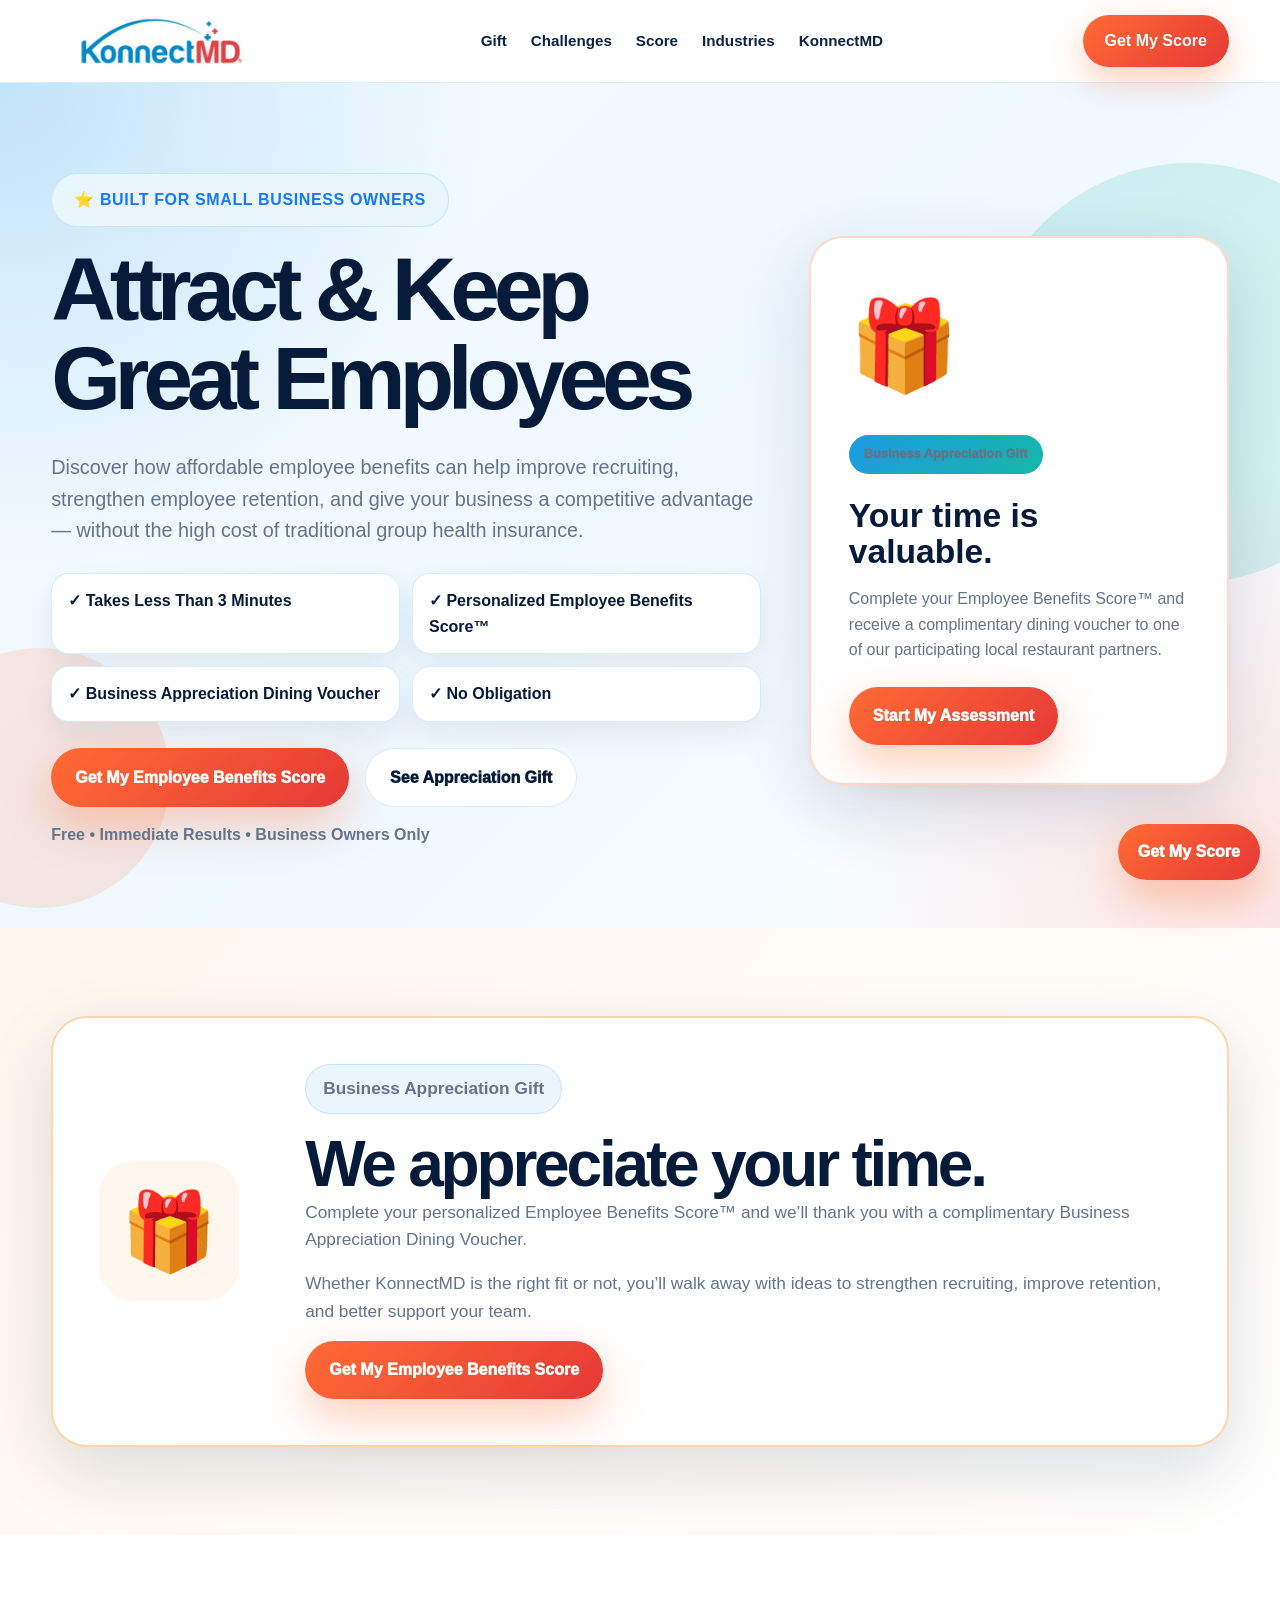
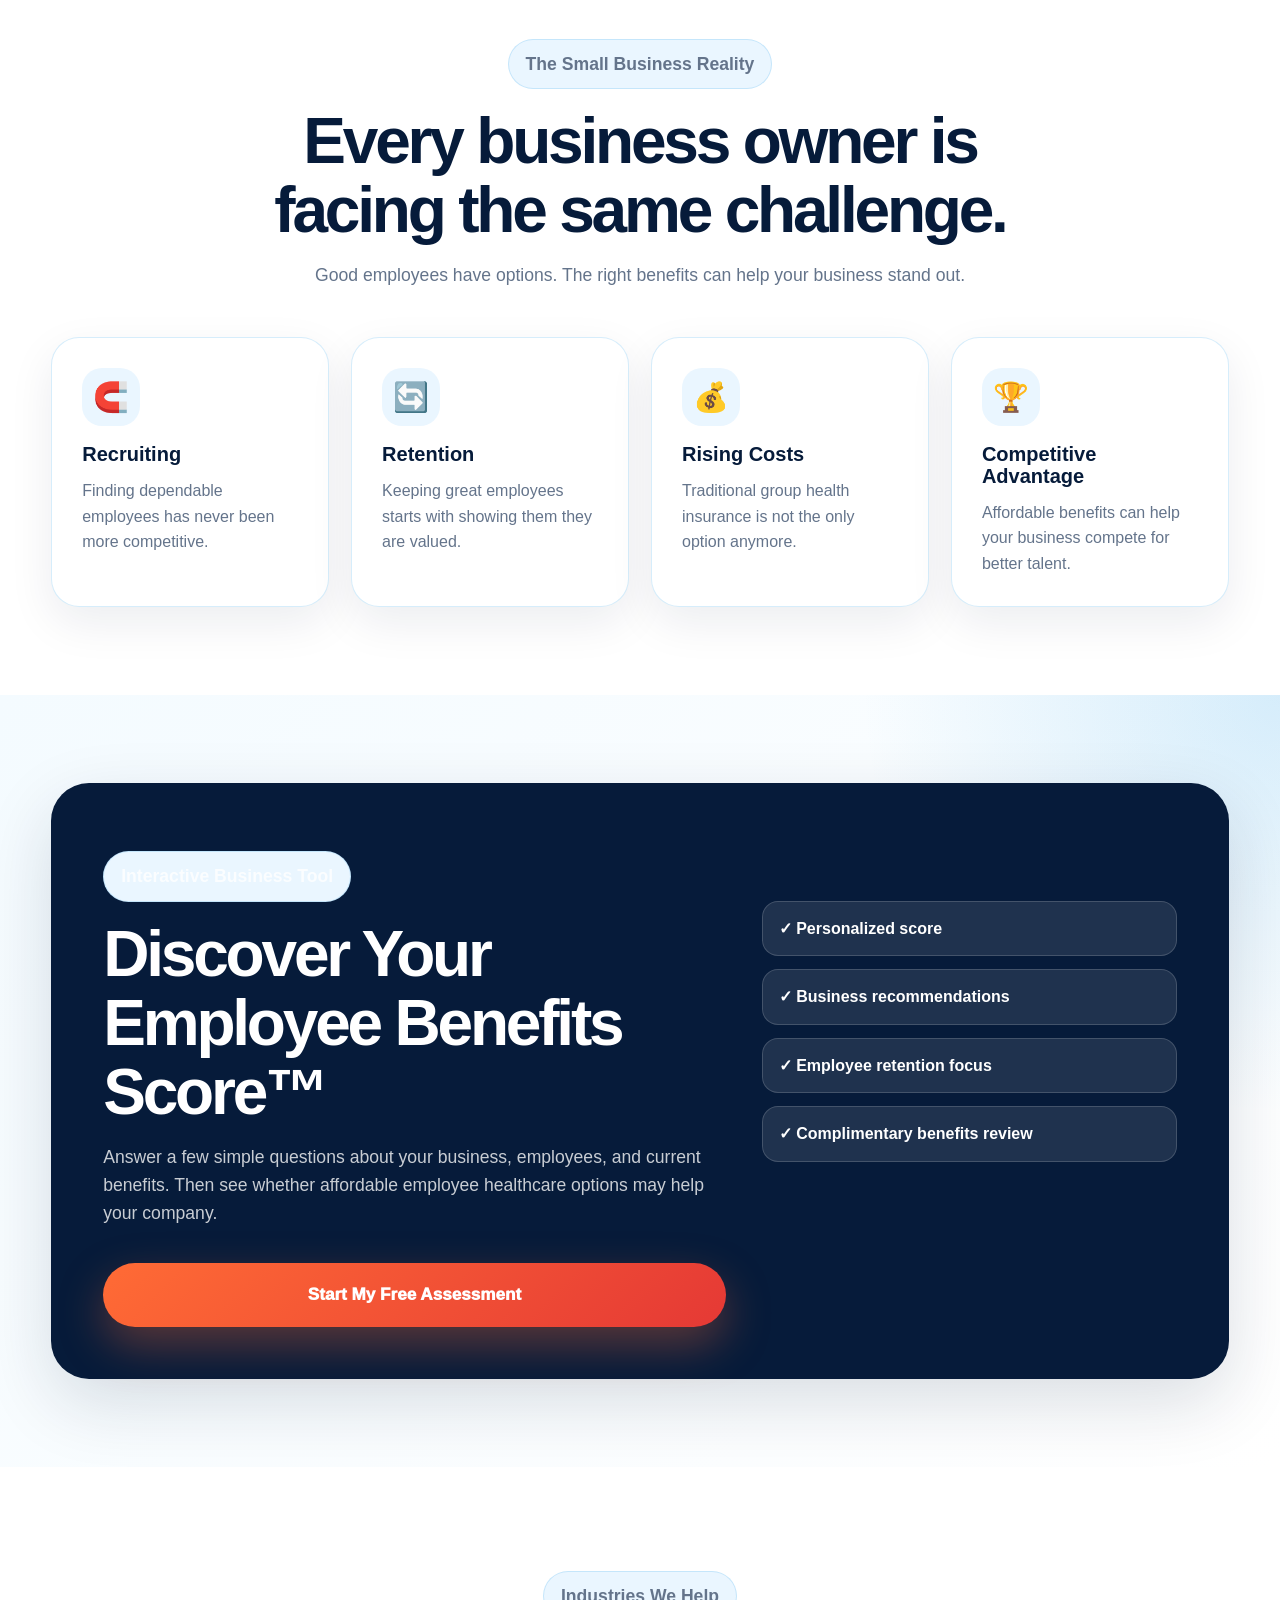
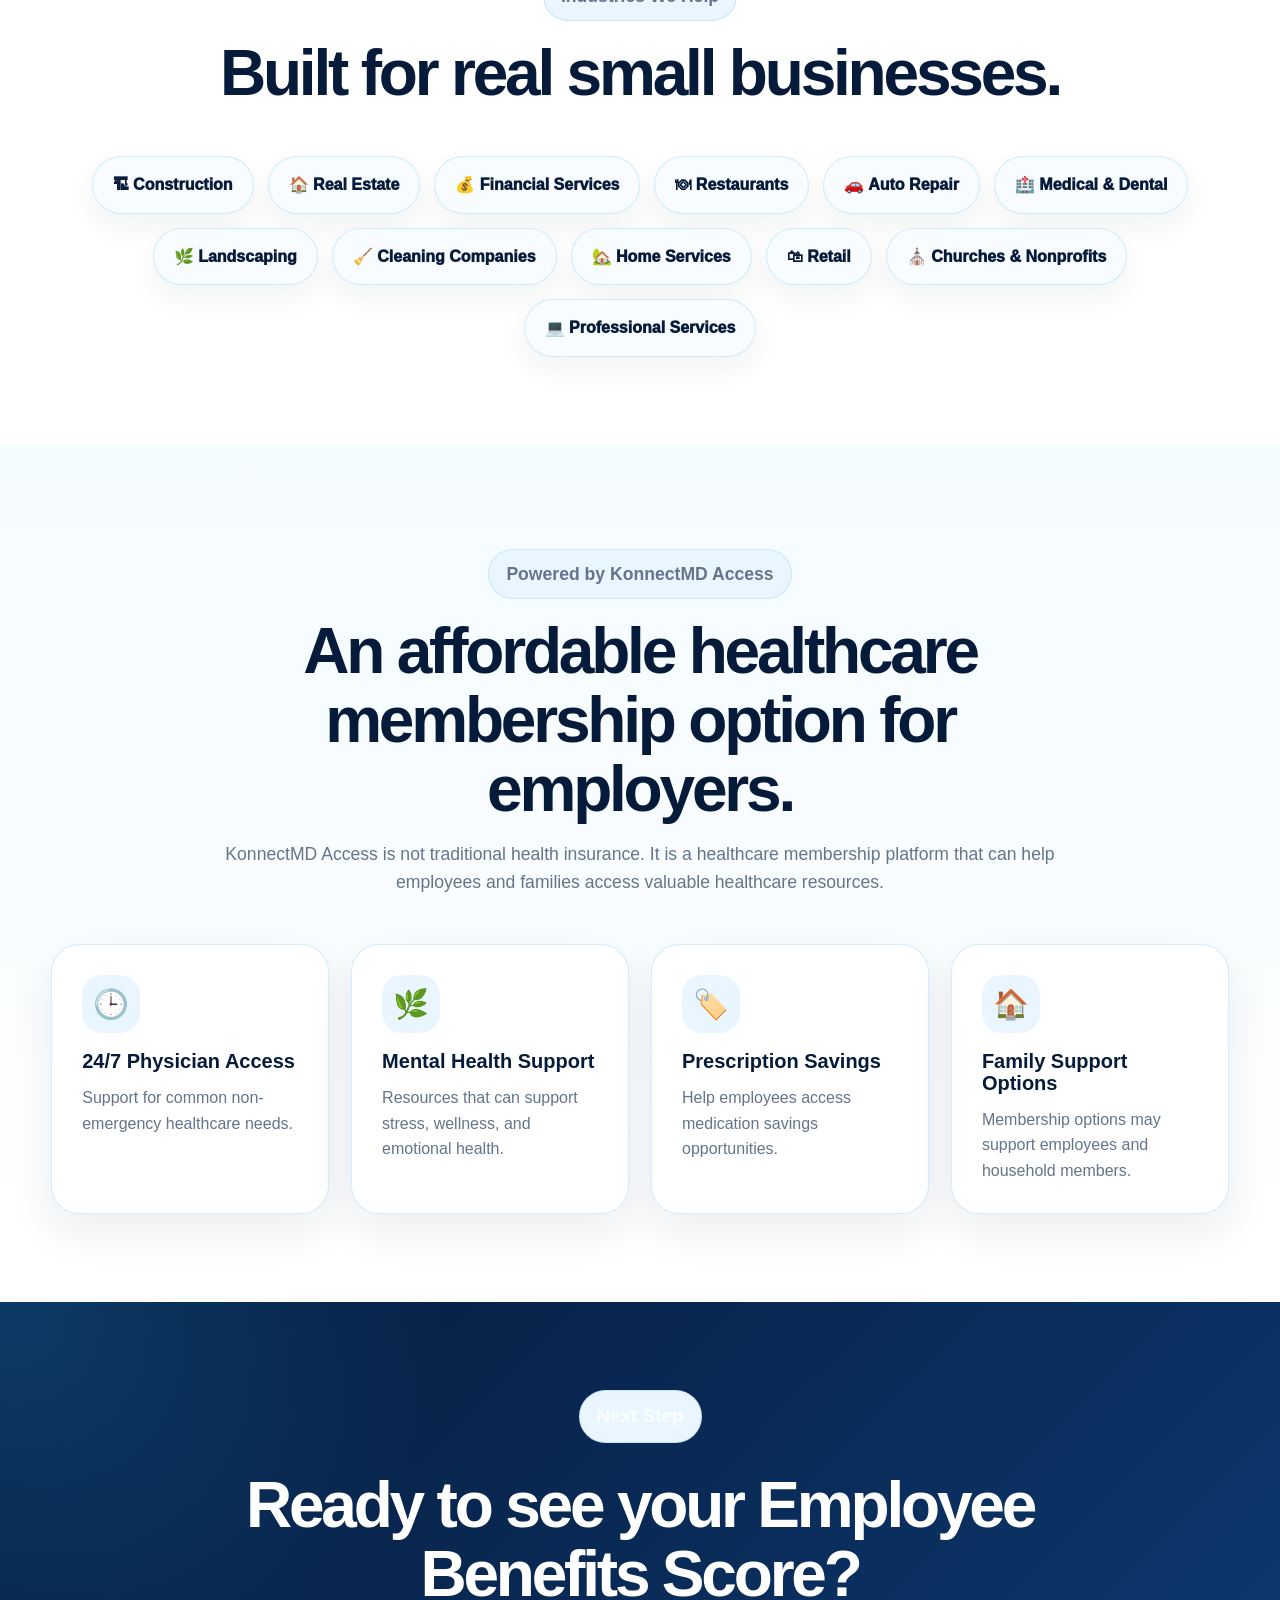
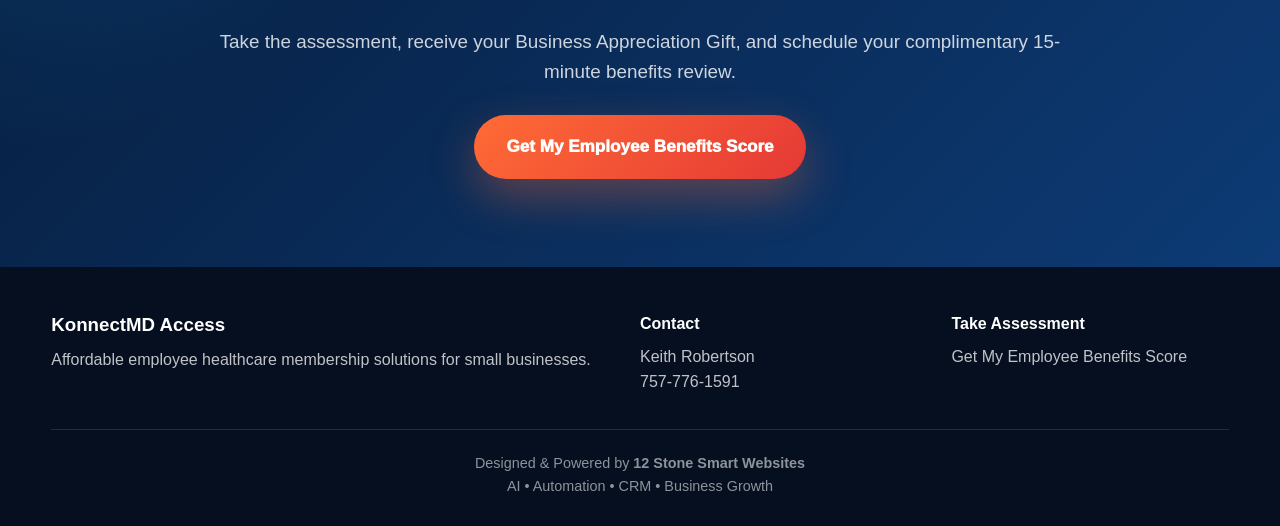
==== index.html @ 1d8ddc97 "Move website files to repo root" ====
<!DOCTYPE html>
<html lang="en">
<head>
  <meta charset="UTF-8" />
  <meta name="viewport" content="width=device-width, initial-scale=1.0" />

  <title>Employee Benefits Score™ | KonnectMD </title>
  <meta name="description" content="Help your business attract and keep great employees. Get your Employee Benefits Score and discover affordable employee benefit options powered by KonnectMD." />

  <link rel="stylesheet" href="css/style.css" />
</head>

<body>

  <header class="site-header">
    <div class="container nav-wrapper">
      <a href="index.html" class="brand">
        <img src="images/konnectmd-logo.png" alt="KonnectMD Access Logo" class="logo" />
      </a>

      <nav class="main-nav">
        <a href="#gift">Gift</a>
        <a href="#challenges">Challenges</a>
        <a href="#score">Score</a>
        <a href="#industries">Industries</a>
        <a href="#konnectmd">KonnectMD</a>
      </nav>

      <a href="assessment.html" class="nav-cta">Get My Score</a>
    </div>
  </header>

  <main>

    <section class="hero">
      <div class="container hero-grid">
        <div class="hero-content">
          <p class="eyebrow hero-eyebrow">⭐ Built for Small Business Owners</p>

          <h1>Attract & Keep Great Employees</h1>

          <p class="hero-text">
            Discover how affordable employee benefits can help improve recruiting,
            strengthen employee retention, and give your business a competitive advantage —
            without the high cost of traditional group health insurance.
          </p>

          <div class="hero-checks">
            <span>✓ Takes Less Than 3 Minutes</span>
            <span>✓ Personalized Employee Benefits Score™</span>
            <span>✓ Business Appreciation Dining Voucher</span>
            <span>✓ No Obligation</span>
          </div>

          <div class="hero-actions">
            <a href="assessment.html" class="btn btn-primary">Get My Employee Benefits Score</a>
            <a href="#gift" class="btn btn-secondary">See Appreciation Gift</a>
          </div>

          <p class="hero-note">Free • Immediate Results • Business Owners Only</p>
        </div>

        <div class="hero-card gift-preview">
          <div class="gift-top">🎁</div>
          <p class="card-badge">Business Appreciation Gift</p>
          <h2>Your time is valuable.</h2>
          <p>
            Complete your Employee Benefits Score™ and receive a complimentary
            dining voucher to one of our participating local restaurant partners.
          </p>
          <a href="assessment.html" class="btn btn-primary">Start My Assessment</a>
        </div>
      </div>
    </section>

    <section id="gift" class="section gift-section">
      <div class="container gift-box-main">
        <div class="gift-large-icon">🎁</div>

        <div>
          <p class="eyebrow">Business Appreciation Gift</p>
          <h2>We appreciate your time.</h2>
          <p>
            Complete your personalized Employee Benefits Score™ and we’ll thank you
            with a complimentary Business Appreciation Dining Voucher.
          </p>
          <p>
            Whether KonnectMD  is the right fit or not, you’ll walk away with
            ideas to strengthen recruiting, improve retention, and better support your team.
          </p>
          <a href="assessment.html" class="btn btn-primary">Get My Employee Benefits Score</a>
        </div>
      </div>
    </section>

    <section id="challenges" class="section challenges-section">
      <div class="container">
        <div class="section-heading center">
          <p class="eyebrow">The Small Business Reality</p>
          <h2>Every business owner is facing the same challenge.</h2>
          <p>
            Good employees have options. The right benefits can help your business stand out.
          </p>
        </div>

        <div class="feature-grid">
          <div class="feature-card">
            <div class="icon">🧲</div>
            <h3>Recruiting</h3>
            <p>Finding dependable employees has never been more competitive.</p>
          </div>

          <div class="feature-card">
            <div class="icon">🔄</div>
            <h3>Retention</h3>
            <p>Keeping great employees starts with showing them they are valued.</p>
          </div>

          <div class="feature-card">
            <div class="icon">💰</div>
            <h3>Rising Costs</h3>
            <p>Traditional group health insurance is not the only option anymore.</p>
          </div>

          <div class="feature-card">
            <div class="icon">🏆</div>
            <h3>Competitive Advantage</h3>
            <p>Affordable benefits can help your business compete for better talent.</p>
          </div>
        </div>
      </div>
    </section>

    <section id="score" class="section score-section">
      <div class="container score-card">
        <div>
          <p class="eyebrow">Interactive Business Tool</p>
          <h2>Discover Your Employee Benefits Score™</h2>
          <p>
            Answer a few simple questions about your business, employees, and current benefits.
            Then see whether affordable employee healthcare options may help your company.
          </p>
        </div>

        <div class="score-points">
          <span>✓ Personalized score</span>
          <span>✓ Business recommendations</span>
          <span>✓ Employee retention focus</span>
          <span>✓ Complimentary benefits review</span>
        </div>

        <a href="assessment.html" class="btn btn-primary btn-large">Start My Free Assessment</a>
      </div>
    </section>

    <section id="industries" class="section industries-section">
      <div class="container">
        <div class="section-heading center">
          <p class="eyebrow">Industries We Help</p>
          <h2>Built for real small businesses.</h2>
        </div>

        <div class="industry-tags">
          <span>🏗 Construction</span>
          <span>🏠 Real Estate</span>
          <span>💰 Financial Services</span>
          <span>🍽 Restaurants</span>
          <span>🚗 Auto Repair</span>
          <span>🏥 Medical & Dental</span>
          <span>🌿 Landscaping</span>
          <span>🧹 Cleaning Companies</span>
          <span>🏡 Home Services</span>
          <span>🛍 Retail</span>
          <span>⛪ Churches & Nonprofits</span>
          <span>💻 Professional Services</span>
        </div>
      </div>
    </section>

    <section id="konnectmd" class="section solution-section">
      <div class="container">
        <div class="section-heading center">
          <p class="eyebrow">Powered by KonnectMD Access</p>
          <h2>An affordable healthcare membership option for employers.</h2>
          <p>
            KonnectMD Access is not traditional health insurance. It is a healthcare
            membership platform that can help employees and families access valuable healthcare resources.
          </p>
        </div>

        <div class="feature-grid">
          <div class="feature-card">
            <div class="icon">🕒</div>
            <h3>24/7 Physician Access</h3>
            <p>Support for common non-emergency healthcare needs.</p>
          </div>

          <div class="feature-card">
            <div class="icon">🌿</div>
            <h3>Mental Health Support</h3>
            <p>Resources that can support stress, wellness, and emotional health.</p>
          </div>

          <div class="feature-card">
            <div class="icon">🏷️</div>
            <h3>Prescription Savings</h3>
            <p>Help employees access medication savings opportunities.</p>
          </div>

          <div class="feature-card">
            <div class="icon">🏠</div>
            <h3>Family Support Options</h3>
            <p>Membership options may support employees and household members.</p>
          </div>
        </div>
      </div>
    </section>

    <section class="section cta-section">
      <div class="container cta-box">
        <p class="eyebrow">Next Step</p>
        <h2>Ready to see your Employee Benefits Score?</h2>
        <p>
          Take the assessment, receive your Business Appreciation Gift, and schedule
          your complimentary 15-minute benefits review.
        </p>

        <a href="assessment.html" class="btn btn-primary btn-large">Get My Employee Benefits Score</a>
      </div>
    </section>

  </main>

  <footer class="site-footer">
    <div class="container footer-grid">
      <div>
        <h3>KonnectMD Access</h3>
        <p>Affordable employee healthcare membership solutions for small businesses.</p>
      </div>

      <div>
        <h4>Contact</h4>
        <p>Keith Robertson</p>
        <p>757-776-1591</p>
      </div>

      <div>
        <h4>Take Assessment</h4>
        <a href="assessment.html">Get My Employee Benefits Score</a>
      </div>
    </div>
    <div class="container footer-credit">
  Designed & Powered by <strong>12 Stone Smart Websites</strong><br>
  AI • Automation • CRM • Business Growth
</div>
  </footer>

  <a href="assessment.html" class="floating-cta">Get My Score</a>

  <script src="js/script.js"></script>
</body>
</html>
---- css/style.css ----
:root{
  --navy:#061b3a;
  --navy2:#0b2347;
  --blue:#1e9ae6;
  --blue2:#1677ff;
  --red:#e53935;
  --orange:#ff6b35;
  --teal:#14b8a6;
  --green:#22c55e;
  --light:#f4fbff;
  --white:#fff;
  --text:#26364a;
  --muted:#64748b;
  --border:rgba(30,154,230,.18);
  --shadow:0 24px 70px rgba(6,27,58,.14);
}

*{box-sizing:border-box;margin:0;padding:0}

html{scroll-behavior:smooth}

body{
  font-family:Arial,Helvetica,sans-serif;
  color:var(--text);
  background:var(--white);
  line-height:1.6;
}

a{text-decoration:none;color:inherit}

.container{
  width:min(1180px,92%);
  margin:0 auto;
}

/* HEADER */
.site-header{
  position:sticky;
  top:0;
  z-index:1000;
  background:rgba(255,255,255,.92);
  backdrop-filter:blur(16px);
  border-bottom:1px solid var(--border);
}

.nav-wrapper{
  min-height:82px;
  display:flex;
  align-items:center;
  justify-content:space-between;
  gap:28px;
}

.brand{
  display:flex;
  align-items:center;
  flex-shrink:0;
}

.logo{
  width:230px;
  height:auto;
  display:block;
  object-fit:contain;
}

.main-nav{
  display:flex;
  align-items:center;
  gap:24px;
  font-size:.95rem;
  font-weight:800;
  color:var(--navy2);
}

.main-nav a:hover{color:var(--blue)}

.nav-cta{
  background:linear-gradient(135deg,var(--orange),var(--red));
  color:white;
  padding:13px 22px;
  border-radius:999px;
  font-weight:900;
  white-space:nowrap;
  box-shadow:0 14px 35px rgba(255,107,53,.32);
}

/* HERO */
.hero{
  position:relative;
  overflow:hidden;
  padding:90px 0 80px;
  background:
    radial-gradient(circle at top left,rgba(30,154,230,.25),transparent 32%),
    radial-gradient(circle at bottom right,rgba(229,57,53,.13),transparent 30%),
    linear-gradient(135deg,#f7fcff 0%,#eef8ff 48%,#ffffff 100%);
}

.hero:before{
  content:"";
  position:absolute;
  width:420px;
  height:420px;
  border-radius:50%;
  right:-120px;
  top:80px;
  background:rgba(20,184,166,.16);
  animation:floatBlob 8s ease-in-out infinite;
}

.hero:after{
  content:"";
  position:absolute;
  width:260px;
  height:260px;
  border-radius:50%;
  left:-90px;
  bottom:20px;
  background:rgba(255,107,53,.14);
  animation:floatBlob 10s ease-in-out infinite reverse;
}

@keyframes floatBlob{
  0%,100%{transform:translateY(0)}
  50%{transform:translateY(-24px)}
}
@keyframes pulseGlow{

  0%{
    transform:scale(1);
    box-shadow:0 18px 45px rgba(255,107,53,.30);
  }

  50%{
    transform:scale(1.04);
    box-shadow:0 24px 65px rgba(255,107,53,.55);
  }

  100%{
    transform:scale(1);
    box-shadow:0 18px 45px rgba(255,107,53,.30);
  }

}
.hero-grid{
  position:relative;
  z-index:2;
  display:grid;
  grid-template-columns:1fr 420px;
  gap:48px;
  align-items:center;
}

.eyebrow{
  display:inline-flex;
  align-items:center;
  color:var(--blue2);
  background:#eaf6ff;
  border:1px solid var(--border);
  padding:10px 17px;
  border-radius:999px;
  font-weight:900;
  font-size:.9rem;
  margin-bottom:18px;
}

.hero-eyebrow{
  font-size:1rem;
  padding:13px 22px;
  text-transform:uppercase;
  letter-spacing:.04em;
}

h1,h2,h3,h4{
  color:var(--navy);
  line-height:1.08;
}

.hero h1{
  font-size:clamp(3rem,7vw,6.4rem);
  line-height:1;
  letter-spacing:-.07em;
  max-width:900px;
}

.hero-text{
  font-size:1.24rem;
  color:var(--muted);
  max-width:760px;
  margin:28px 0 26px;
}

.hero-checks{
  display:grid;
  grid-template-columns:repeat(2,1fr);
  gap:12px;
  margin:26px 0;
  max-width:760px;
}

.hero-checks span{
  background:white;
  border:1px solid var(--border);
  color:var(--navy);
  padding:14px 16px;
  border-radius:18px;
  font-weight:900;
  box-shadow:0 12px 30px rgba(6,27,58,.07);
}

.hero-actions{
  display:flex;
  gap:16px;
  flex-wrap:wrap;
  margin-top:24px;
}

.btn{
  display:inline-flex;
  justify-content:center;
  align-items:center;
  padding:16px 24px;
  border-radius:999px;
  font-weight:950;
  transition:.22s ease;
}

.btn:hover{
  transform:translateY(-4px);
}

.btn-primary{

  background:linear-gradient(135deg,var(--orange),var(--red));

  color:white;

  box-shadow:0 18px 45px rgba(255,107,53,.34);


}

.btn-secondary{
  background:white;
  color:var(--navy);
  border:1px solid var(--border);
}

.btn-large{
  padding:18px 32px;
  font-size:1.07rem;
}

.hero-note{
  margin-top:15px;
  color:var(--muted);
  font-weight:900;
}

/* HERO GIFT CARD */
.hero-card{
  background:white;
  border-radius:34px;
  padding:38px;
  box-shadow:var(--shadow);
  border:1px solid var(--border);
}

.gift-preview{
  border:2px solid rgba(255,107,53,.25);
  transform:rotate(1deg);
}

.gift-top{

    font-size:5.5rem;

    margin-bottom:18px;

    animation:giftFloat 3s ease-in-out infinite;

}

@keyframes giftFloat{

0%,100%{

transform:translateY(0px);

}

50%{

transform:translateY(-8px);

}

}

.card-badge{
  display:inline-block;
  background:linear-gradient(135deg,var(--blue),var(--teal));
  color:white;
  padding:9px 15px;
  border-radius:999px;
  font-size:.8rem;
  font-weight:950;
  margin-bottom:18px;
}

.hero-card h2{
  font-size:2.1rem;
  margin-bottom:16px;
}

.hero-card p{
  color:var(--muted);
  margin-bottom:24px;
}

/* SECTIONS */
.section{padding:88px 0}

.section-heading{
  max-width:850px;
  margin:0 auto 48px;
}

.center{text-align:center}

.section-heading h2,
.gift-box-main h2,
.score-card h2{
  font-size:clamp(2.2rem,5vw,4rem);
  letter-spacing:-.05em;
}

.section-heading p,
.score-card p{
  color:var(--muted);
  font-size:1.1rem;
  margin-top:16px;
}

/* GIFT SECTION */
.gift-section{
  background:linear-gradient(135deg,#fff7ed,#ffffff);
}

.gift-box-main{
  display:grid;
  grid-template-columns:170px 1fr;
  gap:36px;
  align-items:center;
  background:white;
  border:2px solid #fed7aa;
  border-radius:36px;
  padding:46px;
  box-shadow:var(--shadow);
}

.gift-large-icon{
  width:140px;
  height:140px;
  display:grid;
  place-items:center;
  background:#fff7ed;
  border-radius:34px;
  font-size:4.8rem;
}

.gift-box-main p{
  color:var(--muted);
  font-size:1.08rem;
  margin-bottom:16px;
}

/* CARDS */
.challenges-section{
  background:white;
}

.feature-grid{
  display:grid;
  grid-template-columns:repeat(4,1fr);
  gap:22px;
}

.feature-card{
  background:white;
  border:1px solid var(--border);
  border-radius:28px;
  padding:30px;
  box-shadow:0 16px 45px rgba(6,27,58,.08);
  transition:.25s ease;
}

.feature-card:hover{
  transform:translateY(-8px);
  box-shadow:0 28px 70px rgba(6,27,58,.14);
}

.icon{
  width:58px;
  height:58px;
  display:grid;
  place-items:center;
  border-radius:20px;
  background:#eaf6ff;
  font-size:1.8rem;
  margin-bottom:18px;
}

.feature-card h3{
  font-size:1.25rem;
  margin-bottom:12px;
}

.feature-card p{
  color:var(--muted);
}

/* SCORE SECTION */
.score-section{
  background:
    radial-gradient(circle at top right,rgba(30,154,230,.17),transparent 28%),
    linear-gradient(135deg,#f4fbff,#ffffff);
}

.score-card{
  background:var(--navy);
  color:white;
  border-radius:38px;
  padding:52px;
  box-shadow:var(--shadow);
  display:grid;
  grid-template-columns:1.2fr .8fr;
  gap:36px;
  align-items:center;
}

.score-card h2{
  color:white;
}

.score-card p{
  color:rgba(255,255,255,.78);
}

.score-points{
  display:grid;
  gap:13px;
}

.score-points span{
  background:rgba(255,255,255,.1);
  border:1px solid rgba(255,255,255,.16);
  color:white;
  border-radius:16px;
  padding:14px 16px;
  font-weight:900;
}

/* INDUSTRIES */
.industries-section{
  background:white;
}

.industry-tags{
  display:flex;
  flex-wrap:wrap;
  justify-content:center;
  gap:14px;
}

.industry-tags span{
  background:#f8fcff;
  border:1px solid var(--border);
  border-radius:999px;
  padding:15px 20px;
  font-weight:950;
  color:var(--navy);
  box-shadow:0 12px 28px rgba(6,27,58,.06);
  transition:.2s;
}

.industry-tags span:hover{
  transform:translateY(-4px);
  background:white;
}

/* KONNECTMD SECTION */
.solution-section{
  background:linear-gradient(180deg,#f4fbff,#ffffff);
}

/* CTA */
.cta-section{
  background:
    radial-gradient(circle at top left,rgba(30,154,230,.25),transparent 32%),
    linear-gradient(135deg,var(--navy),#0d3b75);
}

.cta-box{
  max-width:880px;
  text-align:center;
}

.cta-box h2{
  color:white;
  font-size:clamp(2.3rem,5vw,4.5rem);
  letter-spacing:-.05em;
  margin-bottom:18px;
}

.cta-box p{
  color:rgba(255,255,255,.8);
  font-size:1.18rem;
  margin-bottom:28px;
}

/* FOOTER */
.site-footer{
  background:#050f20;
  color:white;
  padding:48px 0 28px;
}

.footer-grid{
  display:grid;
  grid-template-columns:2fr 1fr 1fr;
  gap:34px;
}

.site-footer h3,
.site-footer h4{
  color:white;
  margin-bottom:12px;
}

.site-footer p,
.site-footer a{
  color:rgba(255,255,255,.75);
}

.footer-credit{
  margin-top:34px;
  padding-top:22px;
  border-top:1px solid rgba(255,255,255,.12);
  text-align:center;
  color:rgba(255,255,255,.55);
  font-size:.9rem;
}

/* FLOATING CTA */
.floating-cta{
  position:fixed;
  right:20px;
  bottom:20px;
  z-index:999;
  background:linear-gradient(135deg,var(--orange),var(--red));
  color:white;
  padding:15px 20px;
  border-radius:999px;
  font-weight:950;
  box-shadow:0 18px 45px rgba(255,107,53,.38);
}

/* ANIMATIONS */
.reveal{
  opacity:0;
  transform:translateY(24px);
  transition:opacity .7s ease, transform .7s ease;
}

.reveal.show{
  opacity:1;
  transform:translateY(0);
}

.site-header.scrolled{
  box-shadow:0 14px 35px rgba(6,27,58,.1);
}

/* MOBILE */
@media(max-width:980px){
  .main-nav{display:none}

  .hero-grid,
  .score-card,
  .gift-box-main,
  .footer-grid{
    grid-template-columns:1fr;
  }

  .feature-grid{
    grid-template-columns:repeat(2,1fr);
  }

  .gift-preview{
    transform:none;
  }
}

@media(max-width:700px){
  .logo{width:190px}

  .nav-wrapper{
    min-height:74px;
  }

  .nav-cta{
    display:none;
  }

  .hero{
    padding:62px 0 58px;
  }

  .hero-checks,
  .feature-grid{
    grid-template-columns:1fr;
  }

  .hero-actions{
    flex-direction:column;
  }

  .btn{
    width:100%;
  }

  .section{
    padding:64px 0;
  }

  .gift-box-main,
  .score-card{
    padding:30px;
  }

  .gift-large-icon{
    margin:0 auto;
  }

  .floating-cta{
    left:14px;
    right:14px;
    text-align:center;
  }
}
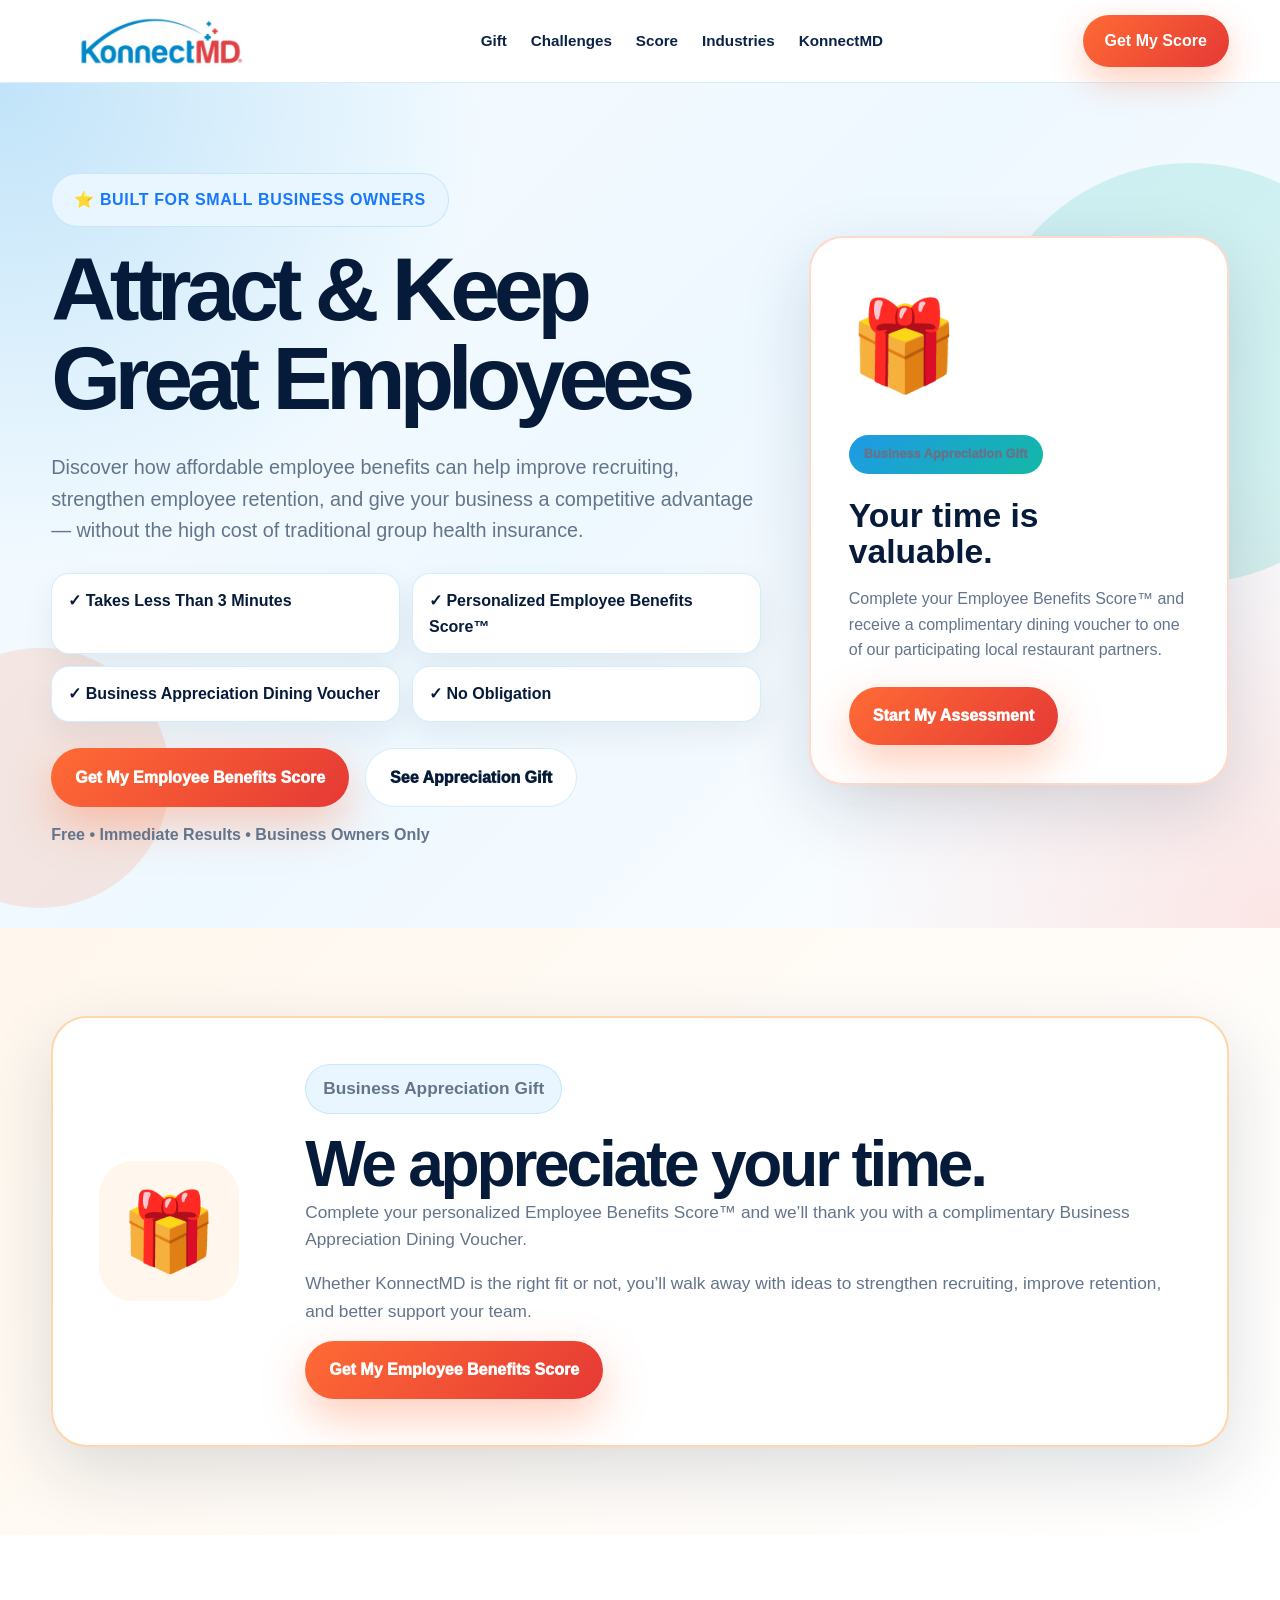
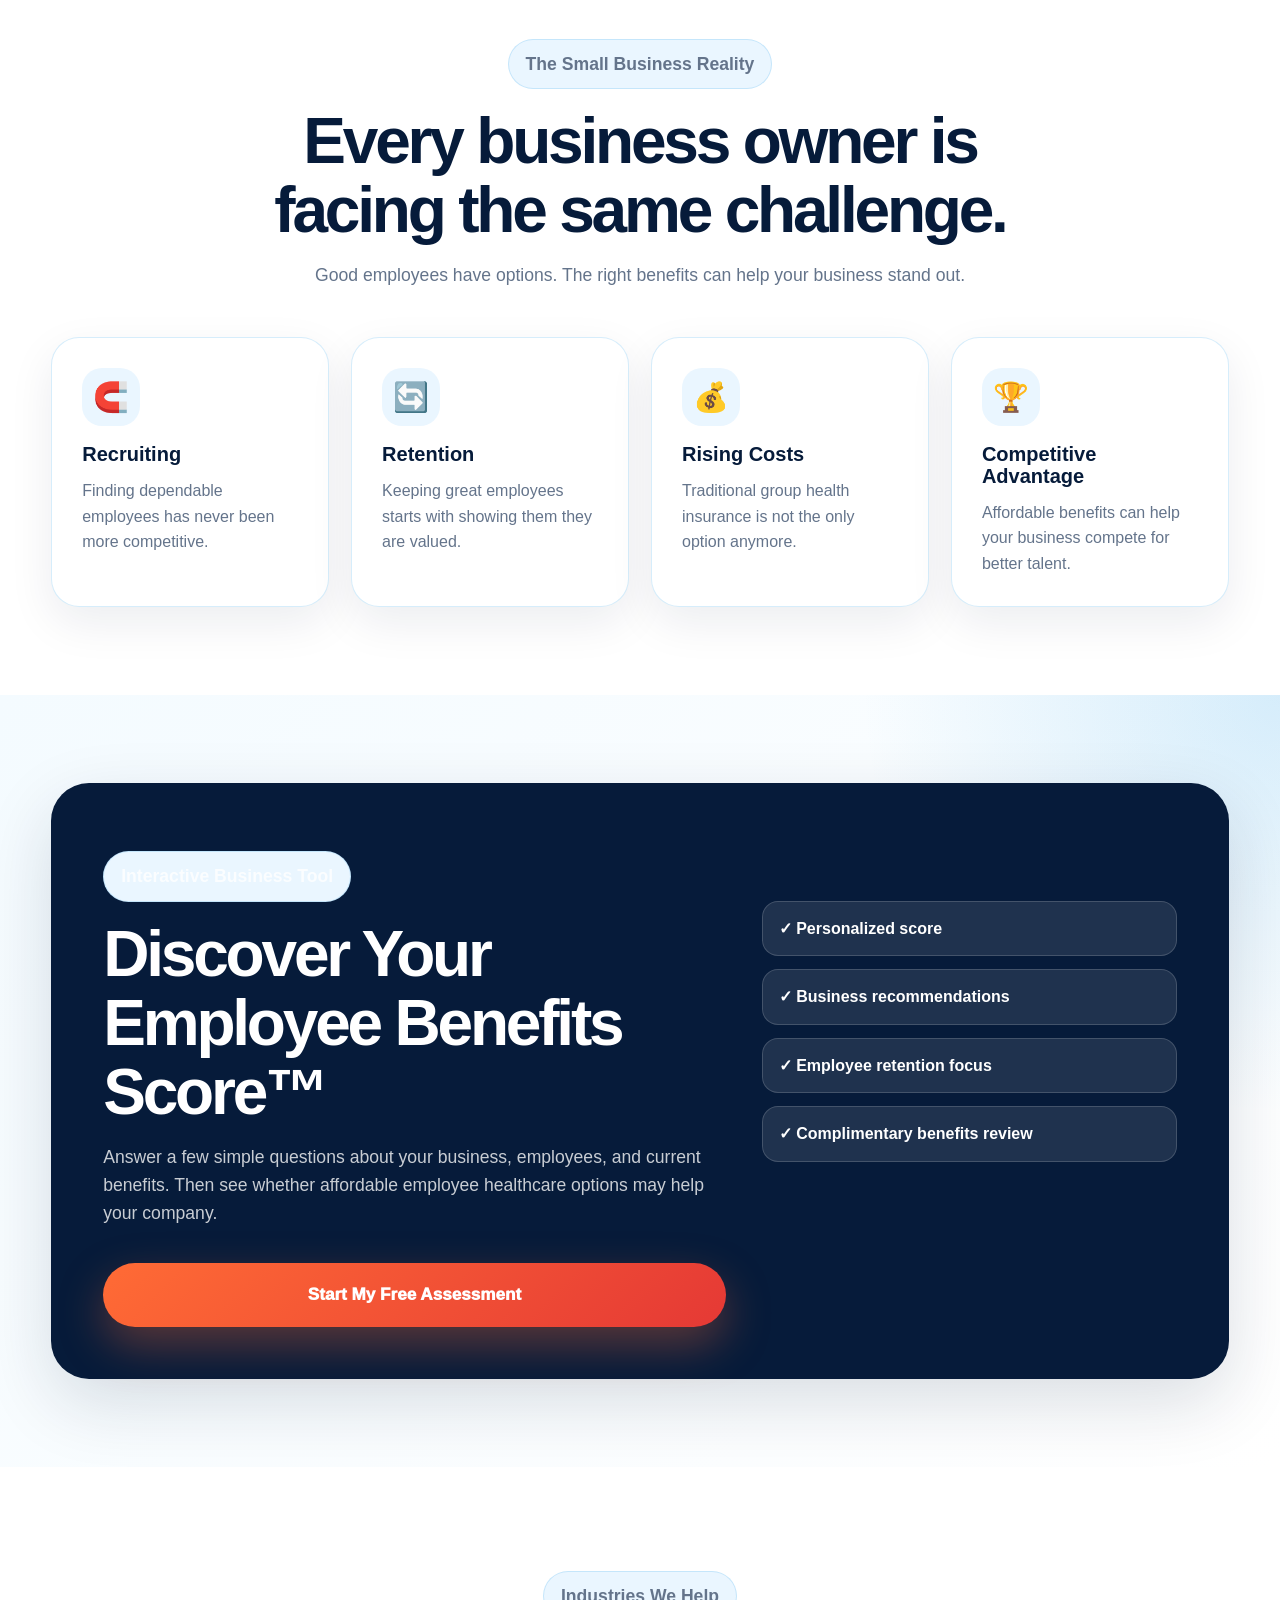
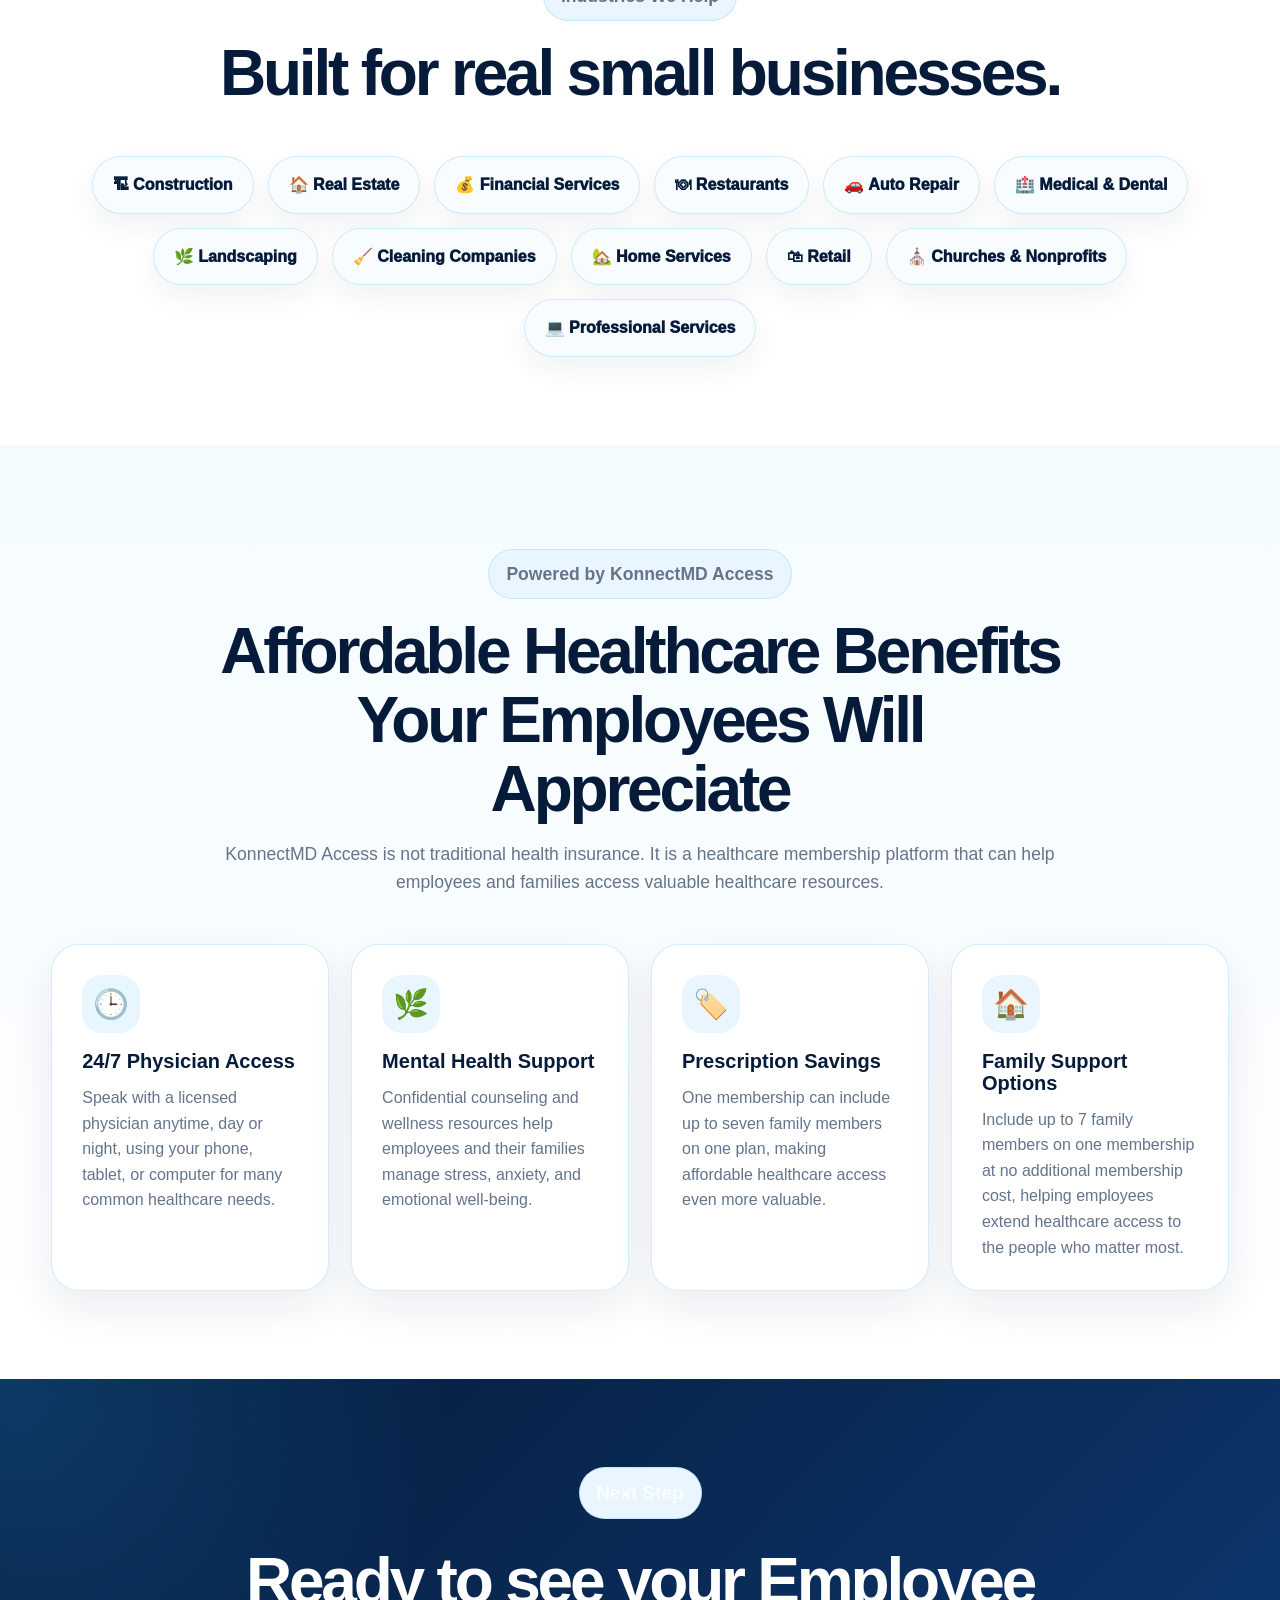
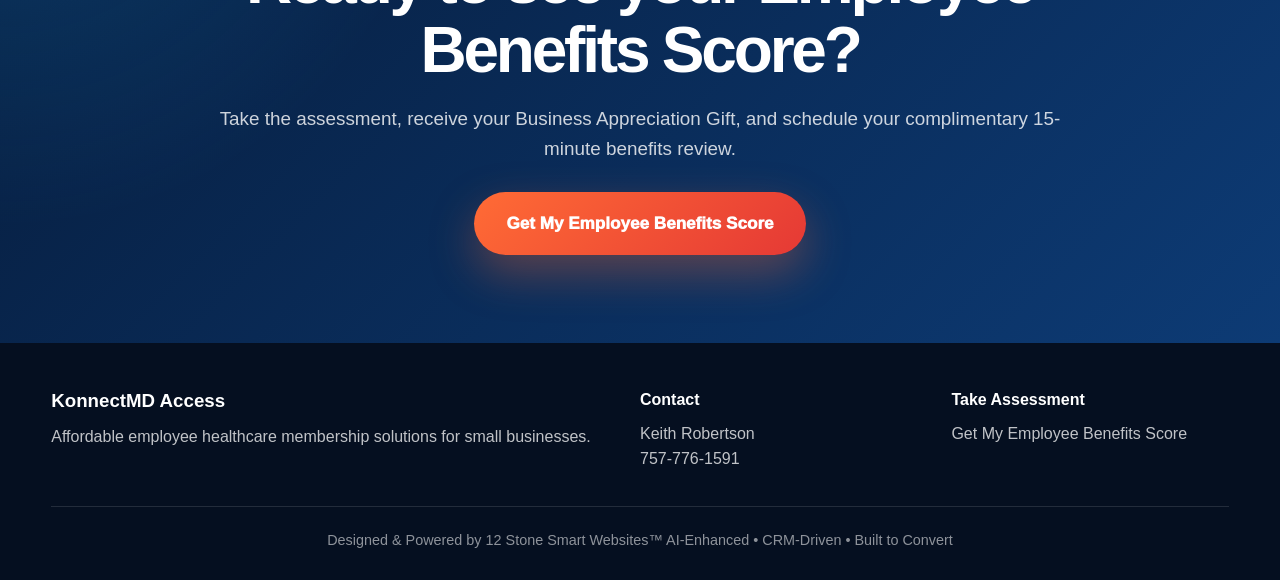
==== commit 99a6e074: "Refined landing page layout and updated KonnectMD benefit messaging" ====
--- a/index.html
+++ b/index.html
@@ -181,7 +181,7 @@
       <div class="container">
         <div class="section-heading center">
           <p class="eyebrow">Powered by KonnectMD Access</p>
-          <h2>An affordable healthcare membership option for employers.</h2>
+          <h2>Affordable Healthcare Benefits Your Employees Will Appreciate</h2>
           <p>
             KonnectMD Access is not traditional health insurance. It is a healthcare
             membership platform that can help employees and families access valuable healthcare resources.
@@ -192,25 +192,25 @@
           <div class="feature-card">
             <div class="icon">🕒</div>
             <h3>24/7 Physician Access</h3>
-            <p>Support for common non-emergency healthcare needs.</p>
+            <p>Speak with a licensed physician anytime, day or night, using your phone, tablet, or computer for many common healthcare needs.</p>
           </div>
 
           <div class="feature-card">
             <div class="icon">🌿</div>
             <h3>Mental Health Support</h3>
-            <p>Resources that can support stress, wellness, and emotional health.</p>
+            <p>Confidential counseling and wellness resources help employees and their families manage stress, anxiety, and emotional well-being.</p>
           </div>
 
           <div class="feature-card">
             <div class="icon">🏷️</div>
             <h3>Prescription Savings</h3>
-            <p>Help employees access medication savings opportunities.</p>
+            <p>One membership can include up to seven family members on one plan, making affordable healthcare access even more valuable.</p>
           </div>
 
           <div class="feature-card">
             <div class="icon">🏠</div>
             <h3>Family Support Options</h3>
-            <p>Membership options may support employees and household members.</p>
+            <p>Include up to 7 family members on one membership at no additional membership cost, helping employees extend healthcare access to the people who matter most.</p>
           </div>
         </div>
       </div>
@@ -250,12 +250,11 @@
       </div>
     </div>
     <div class="container footer-credit">
-  Designed & Powered by <strong>12 Stone Smart Websites</strong><br>
-  AI • Automation • CRM • Business Growth
+  Designed & Powered by 12 Stone Smart Websites™
+AI-Enhanced • CRM-Driven • Built to Convert
 </div>
   </footer>
 
-  <a href="assessment.html" class="floating-cta">Get My Score</a>
 
   <script src="js/script.js"></script>
 </body>
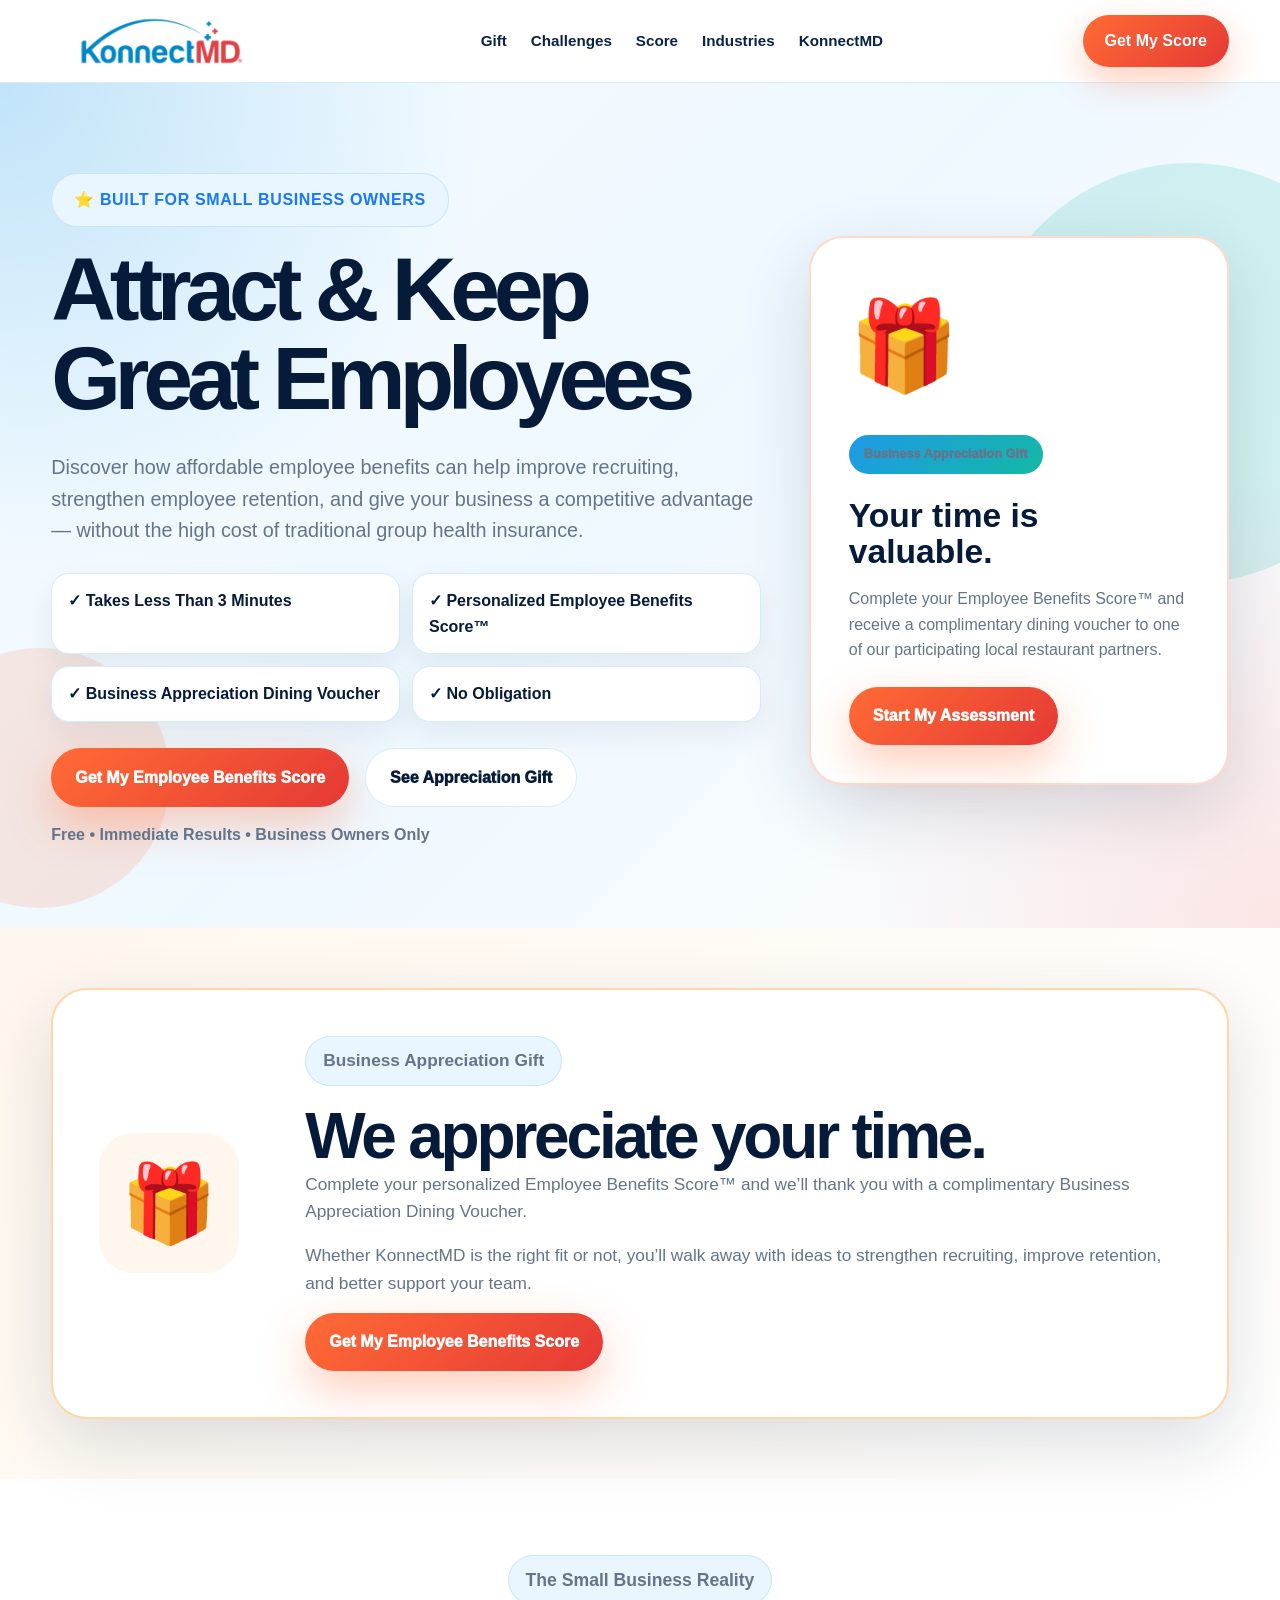
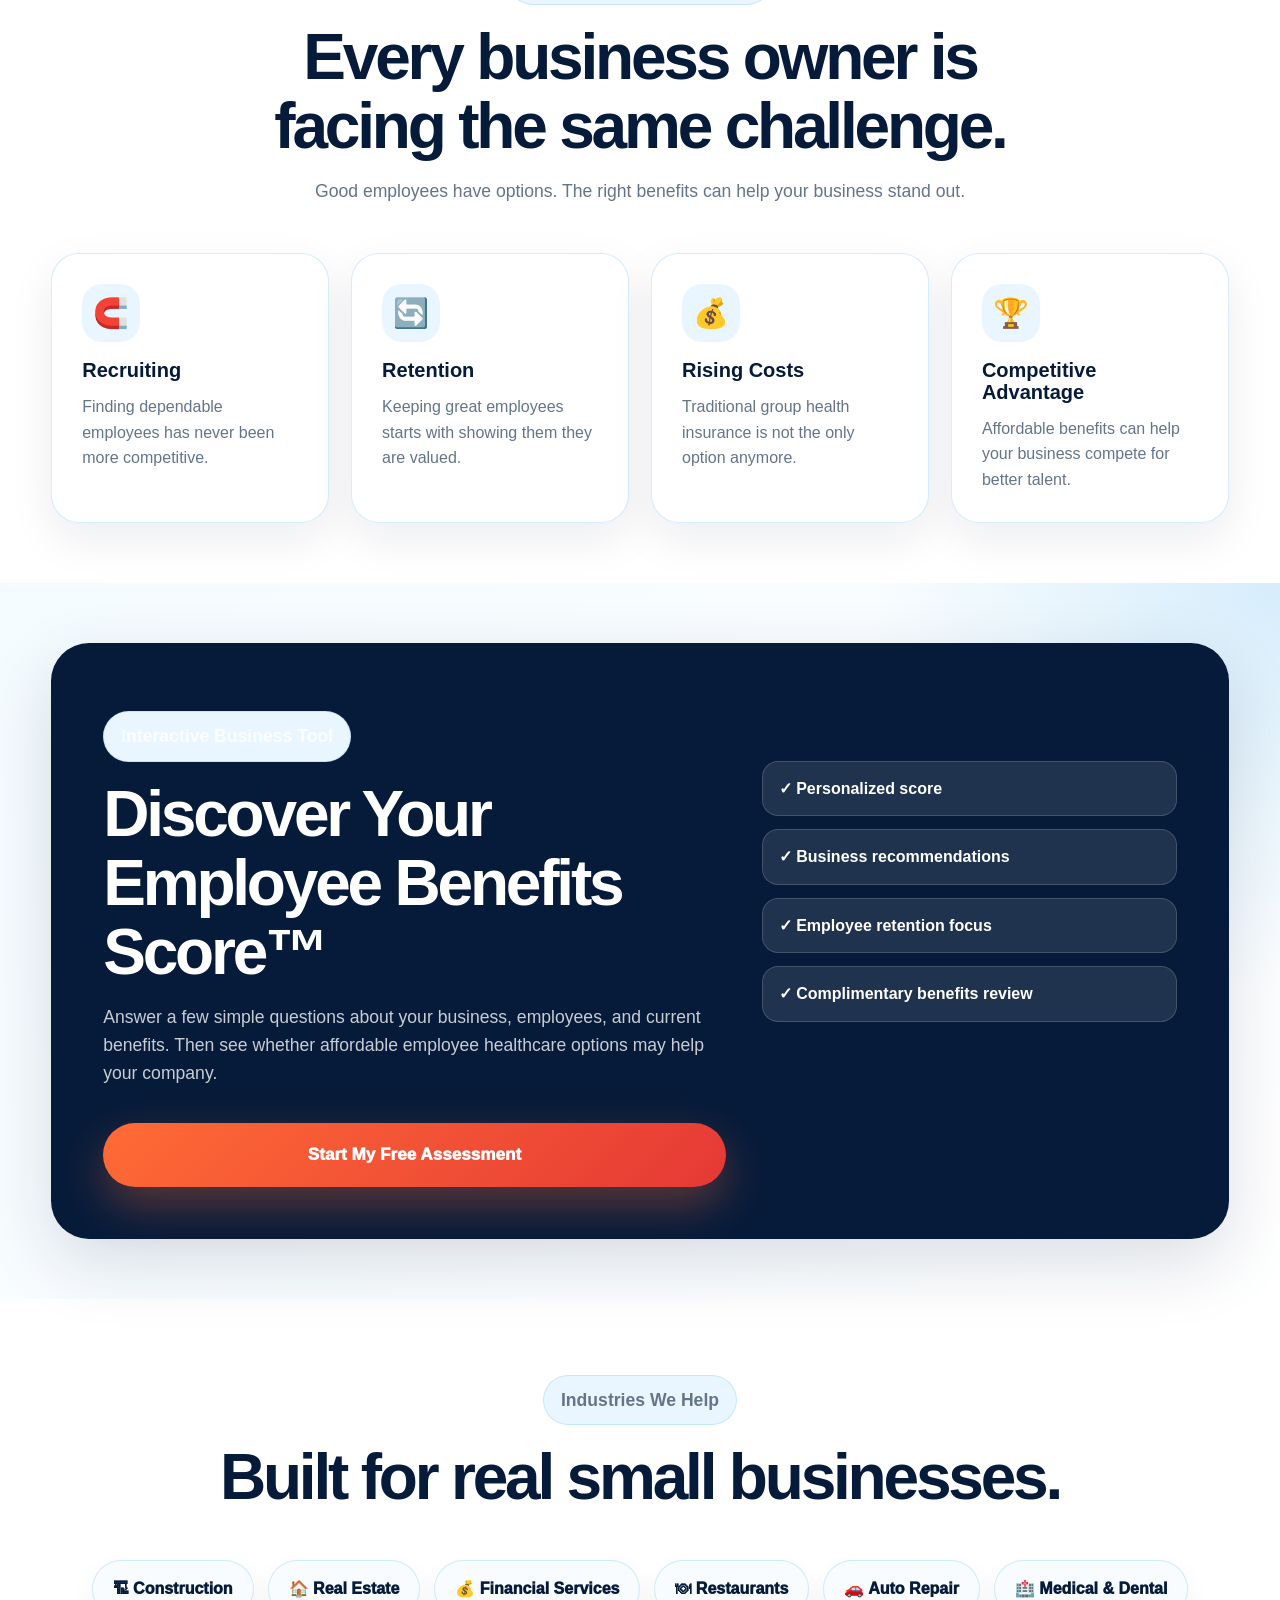
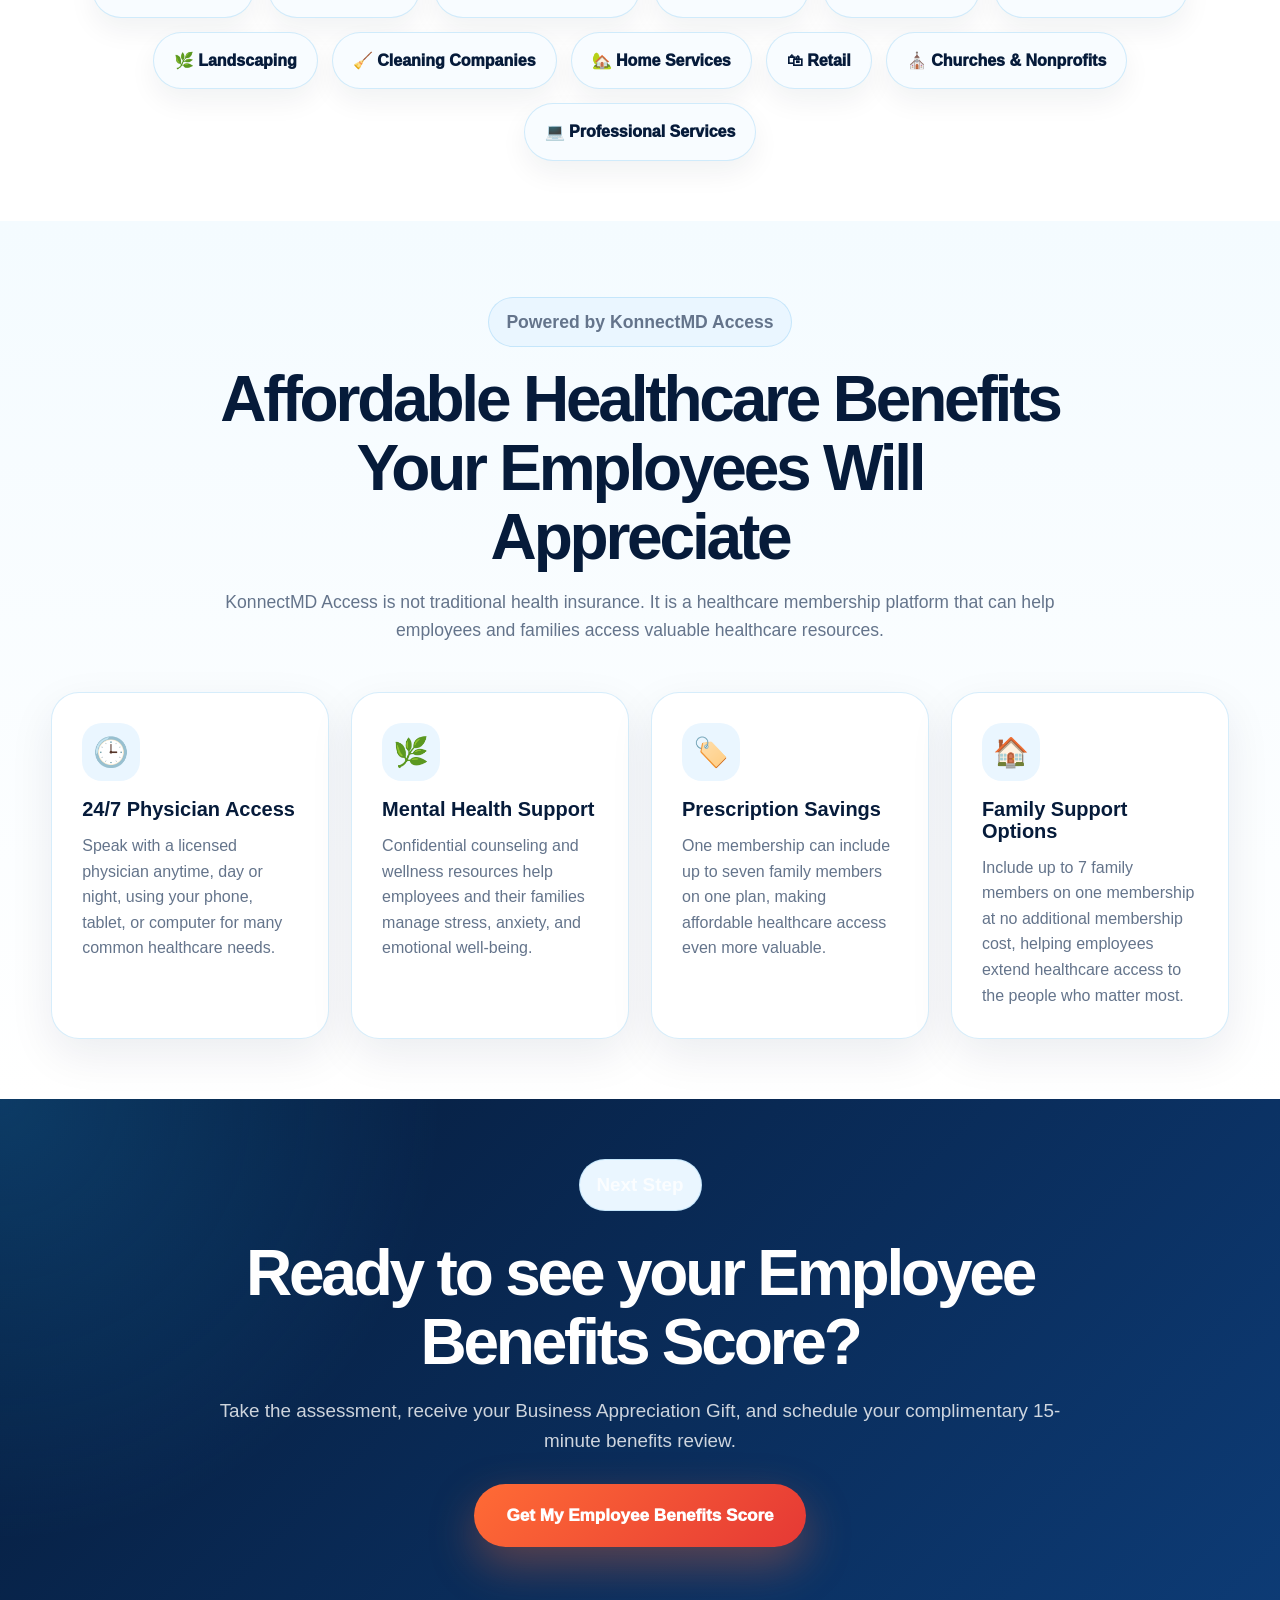
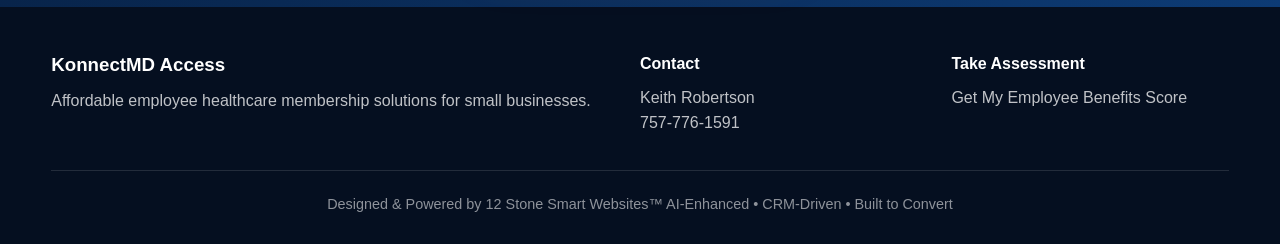
==== commit 548e1920: "Launch family healthcare readiness survey" ====
--- a/index.html
+++ b/index.html
@@ -15,7 +15,7 @@
   <header class="site-header">
     <div class="container nav-wrapper">
       <a href="index.html" class="brand">
-        <img src="images/konnectmd-logo.png" alt="KonnectMD Access Logo" class="logo" />
+        <img src="images/konnectmd-survey-logo.png" alt="KonnectMD Access Logo" class="logo" />
       </a>
 
       <nav class="main-nav">
--- a/css/style.css
+++ b/css/style.css
@@ -319,7 +319,7 @@
 }
 
 /* SECTIONS */
-.section{padding:88px 0}
+.section{padding:60px 0}
 
 .section-heading{
   max-width:850px;
@@ -631,7 +631,7 @@
   }
 
   .section{
-    padding:64px 0;
+    padding:42px 0;
   }
 
   .gift-box-main,
@@ -648,4 +648,68 @@
     right:14px;
     text-align:center;
   }
+}
+/* MOBILE CLEANUP */
+@media(max-width:700px){
+
+  /* Hide duplicate hero gift card on mobile */
+  .gift-preview{
+    display:none;
+  }
+
+  /* Reduce mobile section spacing */
+  .section{
+    padding:38px 0;
+  }
+
+  /* Tighten large cards */
+  .feature-card{
+    padding:22px;
+    border-radius:24px;
+  }
+
+  .feature-card .icon,
+  .icon{
+    width:46px;
+    height:46px;
+    font-size:1.35rem;
+    border-radius:16px;
+    margin-bottom:12px;
+  }
+
+  .feature-card h3{
+    font-size:1.15rem;
+    margin-bottom:8px;
+  }
+
+  .feature-card p{
+    font-size:.95rem;
+    line-height:1.45;
+  }
+
+  /* Tighten gift section */
+  .gift-box-main{
+    padding:26px;
+    border-radius:28px;
+  }
+
+  .gift-large-icon{
+    width:90px;
+    height:90px;
+    font-size:3rem;
+  }
+
+  .gift-box-main h2{
+    font-size:2rem;
+  }
+
+  .gift-box-main p{
+    font-size:1rem;
+    line-height:1.5;
+  }
+
+  /* Remove bottom floating CTA */
+  .floating-cta{
+    display:none;
+  }
 }
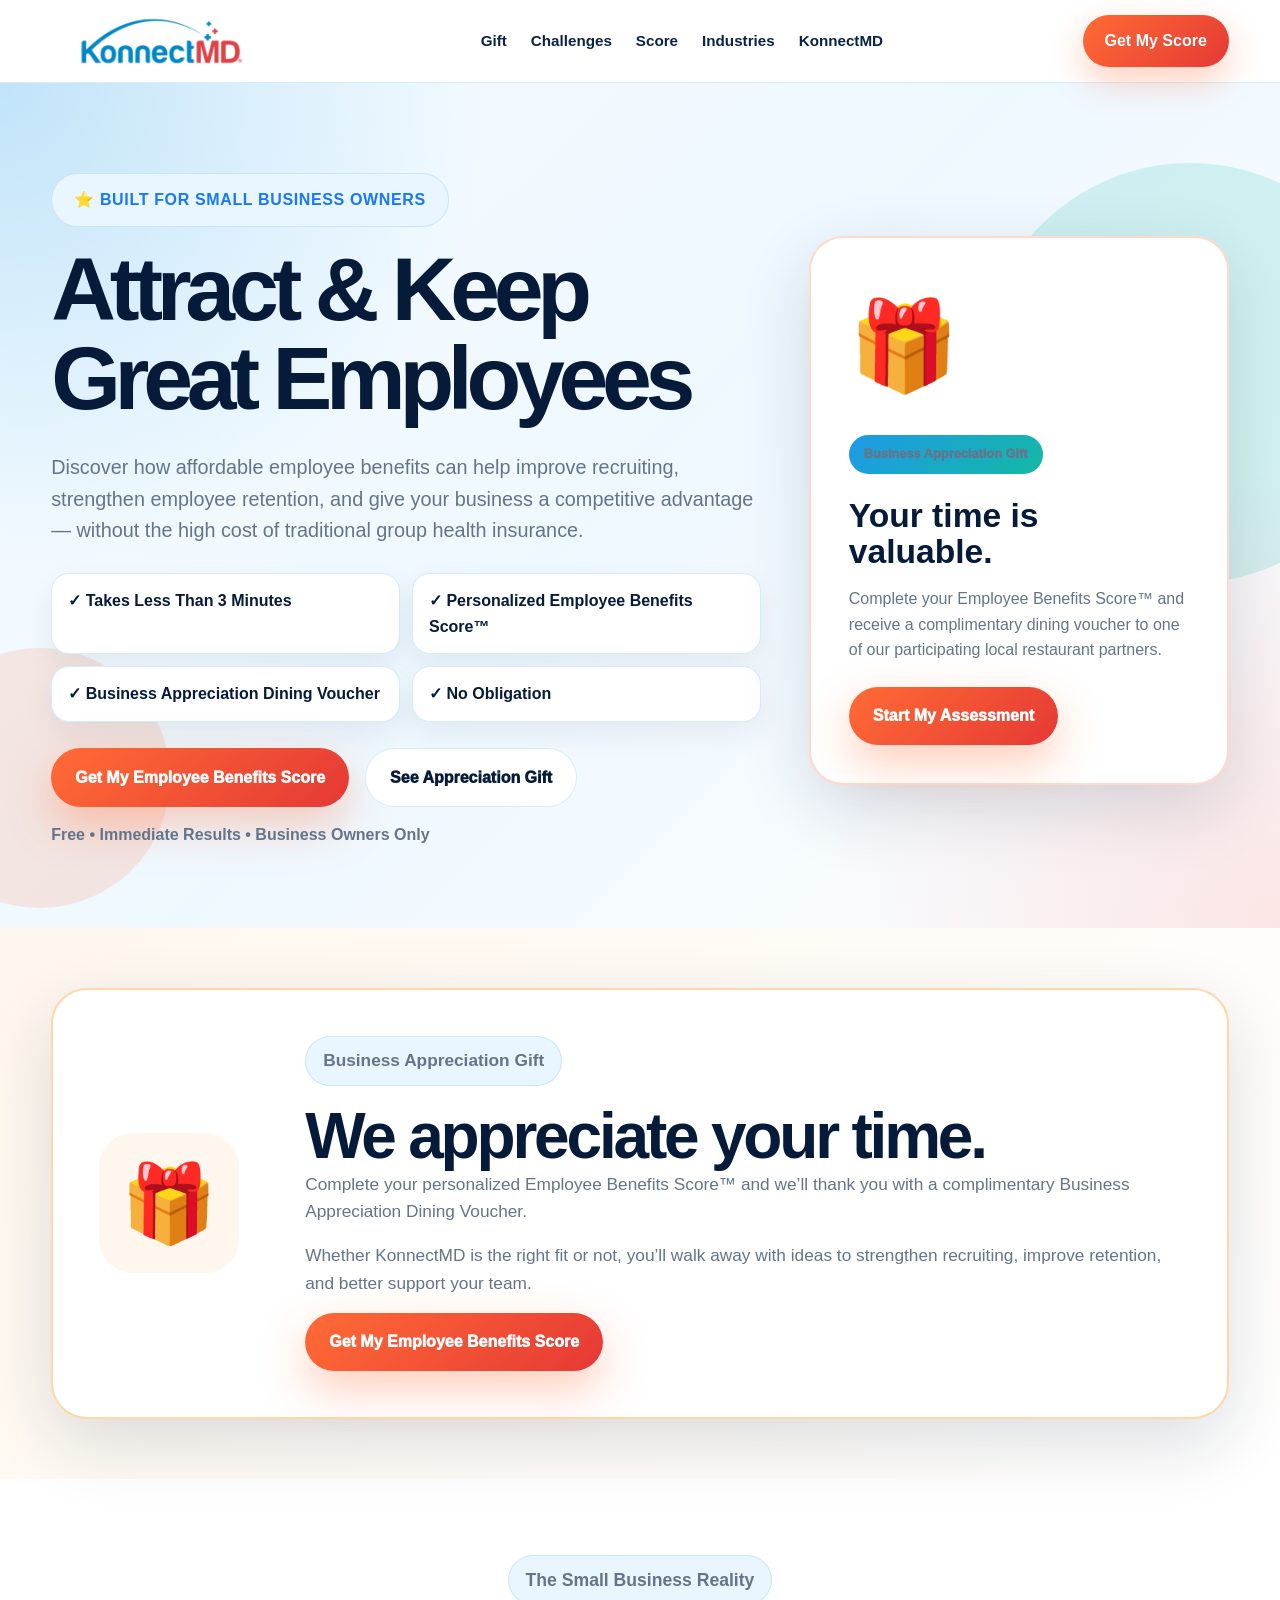
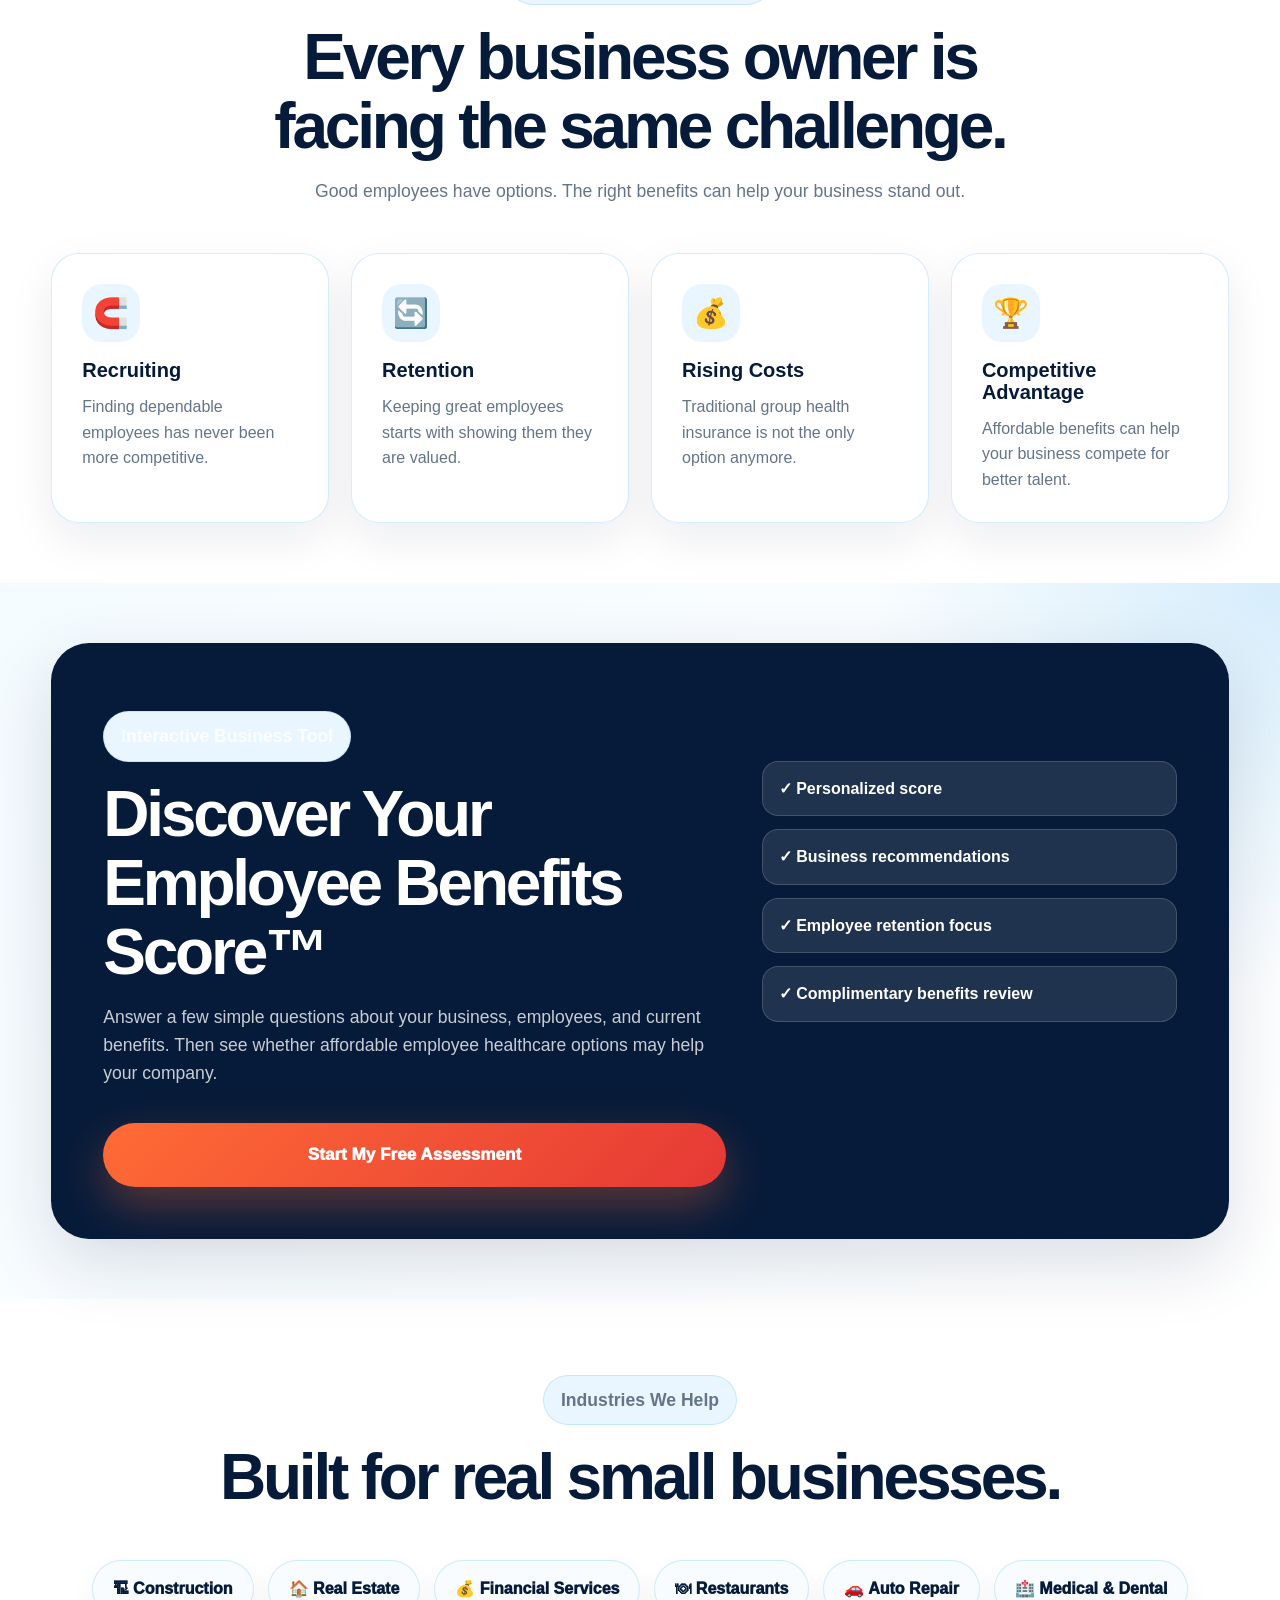
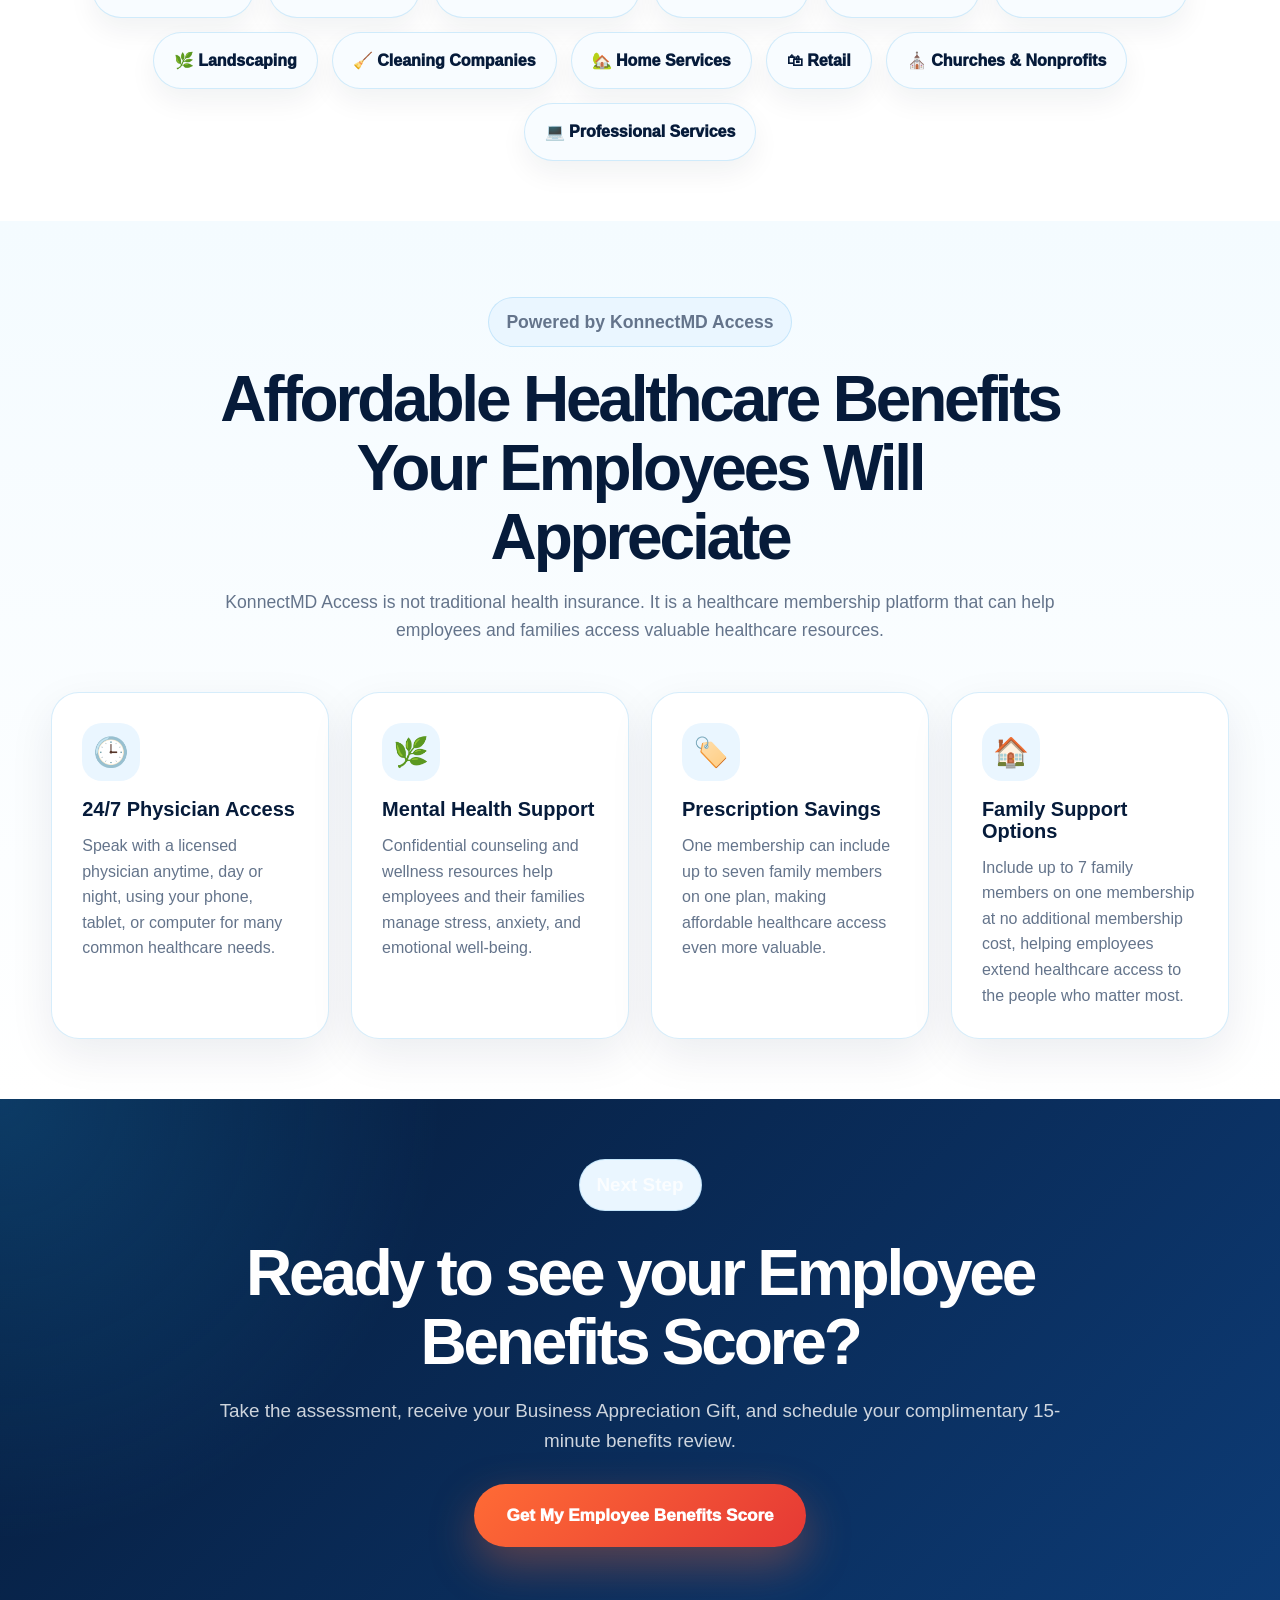
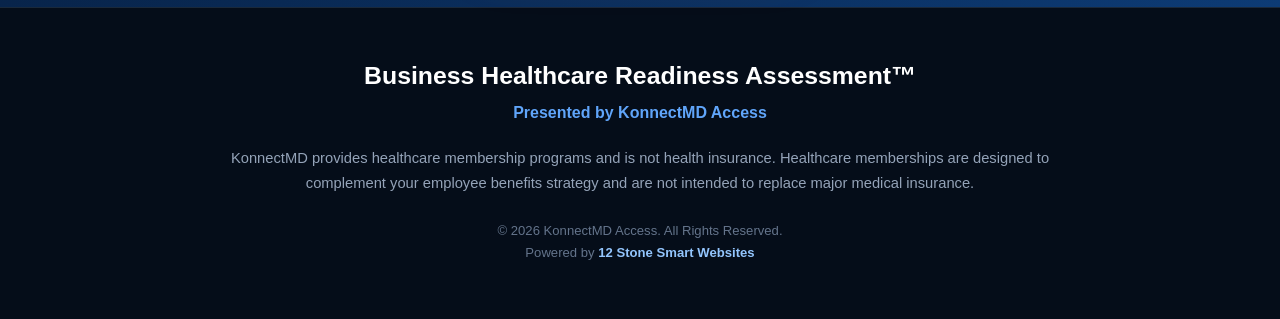
==== commit 53f440f7: "Update business footer styling" ====
--- a/index.html
+++ b/index.html
@@ -231,29 +231,28 @@
 
   </main>
 
-  <footer class="site-footer">
-    <div class="container footer-grid">
-      <div>
-        <h3>KonnectMD Access</h3>
-        <p>Affordable employee healthcare membership solutions for small businesses.</p>
-      </div>
-
-      <div>
-        <h4>Contact</h4>
-        <p>Keith Robertson</p>
-        <p>757-776-1591</p>
-      </div>
-
-      <div>
-        <h4>Take Assessment</h4>
-        <a href="assessment.html">Get My Employee Benefits Score</a>
-      </div>
-    </div>
-    <div class="container footer-credit">
-  Designed & Powered by 12 Stone Smart Websites™
-AI-Enhanced • CRM-Driven • Built to Convert
-</div>
-  </footer>
+<footer style="background:#050d19; padding:55px 6%; text-align:center; border-top:1px solid rgba(147,197,253,.15);">
+
+  <h3 style="color:#ffffff; font-size:1.55rem; margin-bottom:10px;">
+    Business Healthcare Readiness Assessment™
+  </h3>
+
+  <p style="color:#60a5fa; font-weight:700; margin-bottom:20px;">
+    Presented by KonnectMD Access
+  </p>
+
+  <p style="max-width:850px; margin:0 auto 24px; color:#94a3b8; line-height:1.7; font-size:.92rem;">
+    KonnectMD provides healthcare membership programs and is not health insurance.
+    Healthcare memberships are designed to complement your employee benefits strategy
+    and are not intended to replace major medical insurance.
+  </p>
+
+  <p style="color:#64748b; font-size:.82rem; line-height:1.7;">
+    © 2026 KonnectMD Access. All Rights Reserved.<br>
+    Powered by <strong style="color:#93c5fd;">12 Stone Smart Websites</strong>
+  </p>
+
+</footer>
 
 
   <script src="js/script.js"></script>
